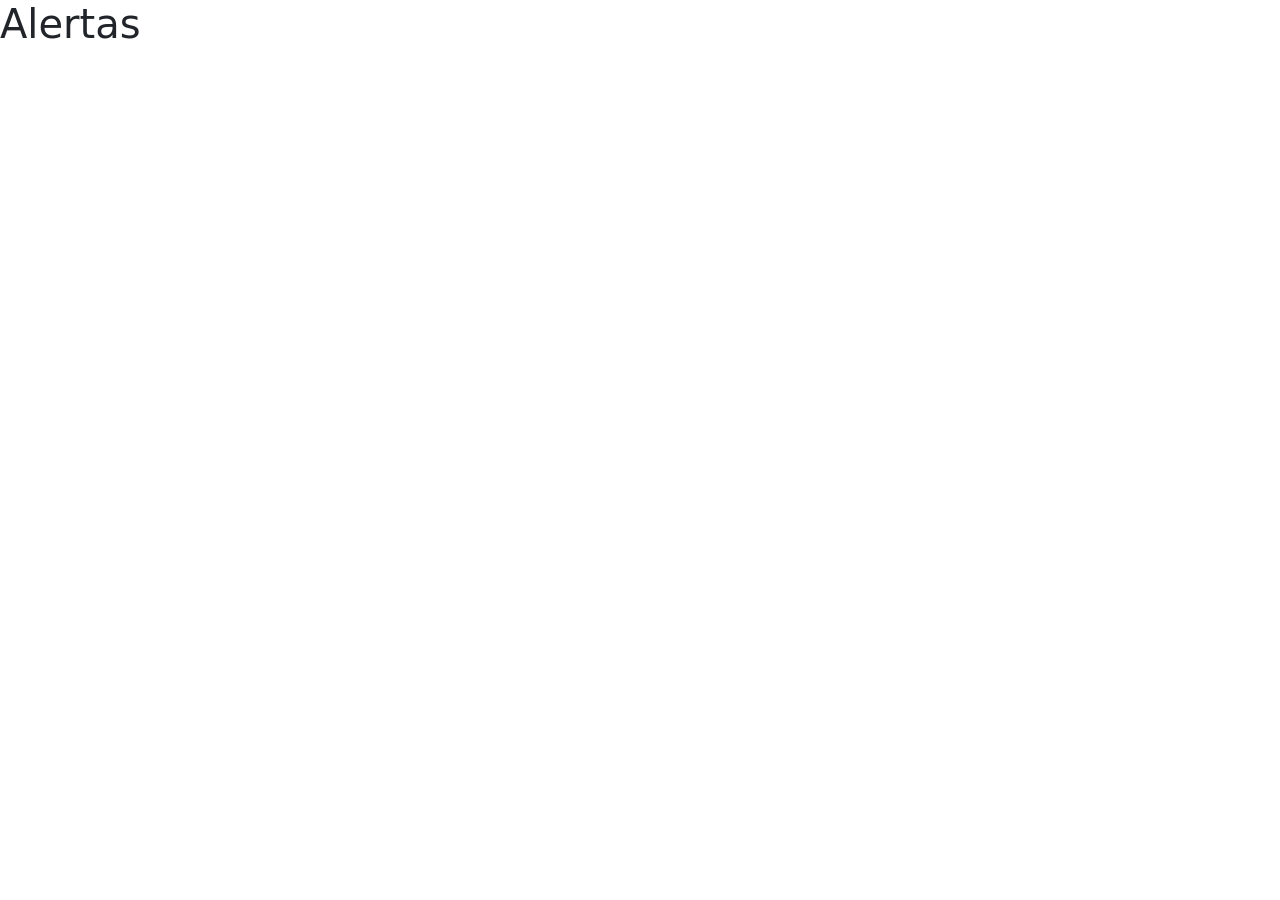
==== web/alertas.html @ 821baf44 "Crea la estructura inicial del proyecto Carpetas y archivos de la arquitectura SOA, helpers de respu" ====
<!DOCTYPE html>
<html lang="es">
<head>
    <meta charset="utf-8">
    <meta name="viewport" content="width=device-width, initial-scale=1">
    <title>Alertas · Monitoreo de Red SOA</title>
    <link rel="stylesheet" href="vendor/bootstrap/css/bootstrap.min.css">
    <link rel="stylesheet" href="vendor/bootstrap-icons/bootstrap-icons.min.css">
    <link rel="stylesheet" href="css/tokens.css">
    <link rel="stylesheet" href="css/app.css">
</head>
<body>
    <h1>Alertas</h1>

    <script src="vendor/bootstrap/js/bootstrap.bundle.min.js"></script>
    <script src="js/api.js"></script>
    <script src="js/alertas.js"></script>
</body>
</html>
---- web/css/tokens.css ----
/*
 * Tokens de diseño: colores, tipografía (@font-face de Inter), espaciados,
 * radios y sombras como variables CSS. Único archivo con valores hexadecimales.
 * Se implementa en la fase de diseño de la interfaz.
 */
---- web/css/app.css ----
/*
 * Estilos de los componentes de la interfaz y personalización de Bootstrap,
 * usando solo las variables de tokens.css.
 * Se implementa en la fase de diseño de la interfaz.
 */
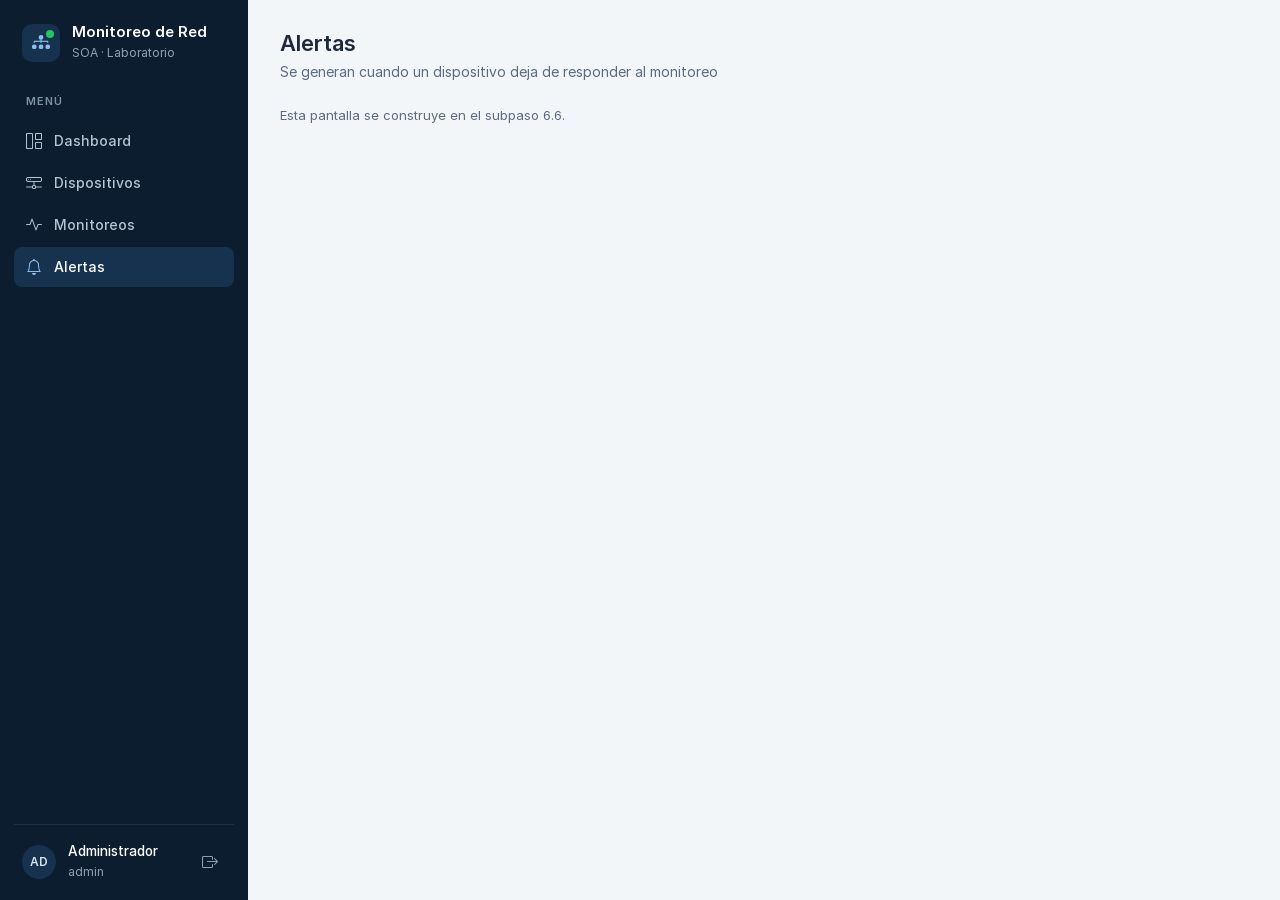
==== commit db2fac37: "Agrega la estructura común de las pantallas modulos/estructura.js genera la barra lateral (logo con " ====
--- a/web/alertas.html
+++ b/web/alertas.html
@@ -9,11 +9,24 @@
     <link rel="stylesheet" href="css/tokens.css">
     <link rel="stylesheet" href="css/app.css">
 </head>
-<body>
-    <h1>Alertas</h1>
+<body data-pagina="alertas">
+<a class="saltar-contenido" href="#contenido">Saltar al contenido</a>
+<div class="app">
+    <aside class="barra-lateral" id="barra-lateral"></aside>
+    <header class="encabezado-movil" id="encabezado-movil"></header>
 
-    <script src="vendor/bootstrap/js/bootstrap.bundle.min.js"></script>
-    <script src="js/api.js"></script>
-    <script src="js/alertas.js"></script>
+    <main class="contenido" id="contenido" tabindex="-1">
+        <div class="encabezado-pagina">
+            <div class="encabezado-pagina__textos">
+                <h1 class="encabezado-pagina__titulo">Alertas</h1>
+                <p class="encabezado-pagina__subtitulo">Se generan cuando un dispositivo deja de responder al monitoreo</p>
+            </div>
+        </div>
+        <p class="texto-secundario">Esta pantalla se construye en el subpaso 6.6.</p>
+    </main>
+</div>
+
+<script src="vendor/bootstrap/js/bootstrap.bundle.min.js"></script>
+<script type="module" src="js/alertas.js"></script>
 </body>
 </html>
--- a/web/css/tokens.css
+++ b/web/css/tokens.css
@@ -1,5 +1,234 @@
 /*
- * Tokens de diseño: colores, tipografía (@font-face de Inter), espaciados,
- * radios y sombras como variables CSS. Único archivo con valores hexadecimales.
- * Se implementa en la fase de diseño de la interfaz.
+ * Tokens de diseño del Sistema de Monitoreo de Red SOA.
+ * Fuente: docs/diseno/Monitoreo de Red SOA.dc.html (secciones 01–14) y la sección
+ * "Diseño de la interfaz" de CLAUDE.md.
+ *
+ * Es el ÚNICO archivo con valores de color (hexadecimales o rgb/rgba). El resto
+ * de los estilos usa var(--…). Los contrastes están documentados en CLAUDE.md.
  */
+
+/* ------------------------------------------------------------ Fuentes locales */
+
+@font-face {
+    font-family: 'Inter';
+    src: url('../vendor/inter/Inter-Regular.woff2') format('woff2');
+    font-weight: 400;
+    font-style: normal;
+    font-display: swap;
+}
+@font-face {
+    font-family: 'Inter';
+    src: url('../vendor/inter/Inter-Medium.woff2') format('woff2');
+    font-weight: 500;
+    font-style: normal;
+    font-display: swap;
+}
+@font-face {
+    font-family: 'Inter';
+    src: url('../vendor/inter/Inter-SemiBold.woff2') format('woff2');
+    font-weight: 600;
+    font-style: normal;
+    font-display: swap;
+}
+@font-face {
+    font-family: 'Inter';
+    src: url('../vendor/inter/Inter-Bold.woff2') format('woff2');
+    font-weight: 700;
+    font-style: normal;
+    font-display: swap;
+}
+@font-face {
+    font-family: 'JetBrains Mono';
+    src: url('../vendor/jetbrains-mono/JetBrainsMono-Regular.woff2') format('woff2');
+    font-weight: 400;
+    font-style: normal;
+    font-display: swap;
+}
+@font-face {
+    font-family: 'JetBrains Mono';
+    src: url('../vendor/jetbrains-mono/JetBrainsMono-Medium.woff2') format('woff2');
+    font-weight: 500;
+    font-style: normal;
+    font-display: swap;
+}
+@font-face {
+    font-family: 'JetBrains Mono';
+    src: url('../vendor/jetbrains-mono/JetBrainsMono-SemiBold.woff2') format('woff2');
+    font-weight: 600;
+    font-style: normal;
+    font-display: swap;
+}
+
+:root {
+    /* -------------------------------------------------------- Paleta base */
+    --color-base: #0B1D2E;              /* Barra lateral, login */
+    --color-base-2: #16324F;            /* Botón primario, ítem activo */
+    --color-texto: #1E293B;             /* Texto principal */
+    --color-texto-2: #5B6B80;           /* Texto secundario (AA sobre blanco y fondo) */
+    --color-marcador: #66778C;          /* Texto de ejemplo (placeholder) de los campos, 4.58:1 */
+    --color-peligro: #DC2626;           /* Botón Eliminar (texto blanco AA) */
+
+    /* -------------------------------------------------------- Estados */
+    /* El color puro es para el punto; el texto usa -texto (AA sobre -fondo o blanco). */
+    --color-activo: #22C55E;
+    --color-activo-texto: #15803D;
+    --color-activo-fondo: #F0FDF4;
+    --color-activo-borde: #DCFCE7;
+    --color-activo-halo: #F7FEF9;       /* Halo del ícono en el estado vacío */
+
+    --color-inactivo: #EF4444;
+    --color-inactivo-texto: #B91C1C;
+    --color-inactivo-fondo: #FEF2F2;
+    --color-inactivo-borde: #FECACA;
+
+    --color-alerta: #F59E0B;
+    --color-alerta-texto: #B45309;
+    --color-alerta-fondo: #FFFBEB;
+    --color-alerta-suave: #FEF3C7;      /* Contador de pestaña y borde */
+
+    --color-desconocido: #94A3B8;       /* Punto "Sin monitorear"; texto deshabilitado */
+    --color-desconocido-texto: #475569;
+    --color-desconocido-fondo: #F1F5F9;
+    --color-desconocido-halo: #F6F9FB;
+
+    /* -------------------------------------------------------- Superficies y bordes */
+    --color-fondo: #F3F6F9;             /* Área de contenido */
+    --color-superficie: #FFFFFF;        /* Tarjetas, modales */
+    --color-superficie-hover: #F8FAFC;  /* Hover de fila, encabezado de tabla, campo deshabilitado */
+    --color-borde: #E2E8F0;             /* Bordes y divisores */
+    --color-borde-suave: #EEF2F6;       /* Divisores internos y filas */
+    --color-borde-control: #CBD5E1;     /* Borde de botones secundarios y campos */
+    --color-icono-fondo: #EEF3F8;       /* Fondo del ícono de tarjetas y avatar */
+    --color-esqueleto: #E7ECF1;         /* Bloques del esqueleto de carga */
+    --color-boton-texto-hover: #EFF5FB; /* Hover del botón de texto */
+
+    /* -------------------------------------------------------- Barra lateral */
+    --color-base-texto: #B6C4D3;        /* Texto de los ítems */
+    --color-base-texto-2: #8FA3B8;      /* Subtítulos y usuario */
+    --color-base-texto-claro: #D5E1EC;  /* Iniciales del avatar, código sobre fondo oscuro */
+    --color-base-icono: #8CBCEB;        /* Íconos del ítem activo y del logo */
+    --color-base-etiqueta: #7D93A8;     /* Etiqueta "MENÚ" (5.38:1 sobre la base) */
+
+    /* -------------------------------------------------------- Acento */
+    /* Foco, enlaces, gráfica y el pulso del ping. */
+    --color-acento: #2F6FB0;
+    --color-acento-texto: #1E4F80;
+    --color-acento-fondo: #EFF6FF;
+    --color-acento-borde: #BFDBFE;
+    --color-acento-borde-fuerte: #93C5FD;
+    --color-acento-tenue: #F8FBFF;      /* Tarjeta del dispositivo que se está monitoreando */
+    --color-acento-fila: #FAFCFF;       /* Fila de tabla que se está monitoreando */
+
+    /* -------------------------------------------------------- Gráficas */
+    /* Una serie por dispositivo; todas llegan a 3:1 sobre blanco. */
+    --color-grafica-1: #16324F;
+    --color-grafica-2: #2F6FB0;
+    --color-grafica-3: #14958A;
+    --color-grafica-4: #5A92C9;
+
+    /* -------------------------------------------------------- Transparencias */
+    --color-fondo-modal: rgba(11, 29, 46, 0.5);         /* Fondo del modal, sin desenfoque */
+    --opacidad-fondo-modal: 0.5;
+    --color-foco-anillo: rgba(47, 111, 176, 0.25);      /* Anillo de foco de botones y acciones */
+    --color-foco-campo: rgba(47, 111, 176, 0.18);       /* Anillo de foco de campos */
+    --color-error-anillo: rgba(239, 68, 68, 0.12);      /* Anillo del campo con error */
+    --color-hover-barra: rgba(255, 255, 255, 0.06);     /* Hover de la barra lateral */
+    --color-borde-barra: rgba(255, 255, 255, 0.08);     /* Divisor del usuario en la barra lateral */
+    --color-borde-barra-fuerte: rgba(255, 255, 255, 0.14); /* Borde del botón Salir en el menú móvil */
+    --color-giro-pista-claro: rgba(255, 255, 255, 0.35); /* Pista del spinner sobre fondo oscuro */
+    --sombra-1: 0 1px 2px rgba(11, 29, 46, 0.05);       /* Tarjetas */
+    --sombra-2: 0 4px 12px -2px rgba(11, 29, 46, 0.10); /* Hover, menú desplegable */
+    --sombra-3: 0 20px 40px -8px rgba(11, 29, 46, 0.28); /* Modal */
+    --sombra-notificacion: 0 12px 28px -8px rgba(11, 29, 46, 0.18);
+    --sombra-menu-movil: 0 20px 40px -8px rgba(11, 29, 46, 0.4);
+
+    /* -------------------------------------------------------- Tipografía */
+    --fuente-interfaz: 'Inter', system-ui, sans-serif;
+    --fuente-mono: 'JetBrains Mono', ui-monospace, monospace;
+
+    /* Escala: tamaño / interlineado · peso · espaciado entre letras */
+    --texto-display-tamano: 28px;       /* Display · login: 28 / 36 · 600 · -1% */
+    --texto-display-alto: 36px;
+    --texto-display-espaciado: -0.01em;
+    --texto-titulo-pagina-tamano: 22px; /* Título de página: 22 / 30 · 600 */
+    --texto-titulo-pagina-alto: 30px;
+    --texto-titulo-tarjeta-tamano: 16px; /* Título de tarjeta: 16 / 24 · 600 */
+    --texto-titulo-tarjeta-alto: 24px;
+    --texto-indicador-tamano: 32px;     /* Indicador: 32 / 36 · 600 · tabular */
+    --texto-indicador-alto: 36px;
+    --texto-cuerpo-tamano: 14px;        /* Cuerpo: 14 / 20 · 400 */
+    --texto-cuerpo-alto: 20px;
+    --texto-secundario-tamano: 13px;    /* Secundario: 13 / 18 · 400 */
+    --texto-secundario-alto: 18px;
+    --texto-encabezado-tamano: 11px;    /* Encabezado de tabla: 11 / 16 · 600 · +6% */
+    --texto-encabezado-alto: 16px;
+    --texto-encabezado-espaciado: 0.06em;
+    --texto-mono-tamano: 13px;          /* Monoespaciada: 13 / 20 · 500 · cero con barra */
+    --texto-mono-alto: 20px;
+    --texto-pequeno-tamano: 12px;       /* Insignias, ayudas de campo */
+    --texto-seccion-tamano: 20px;       /* Encabezado de sección de la página de muestra */
+    --texto-seccion-alto: 28px;
+
+    /* -------------------------------------------------------- Medidas */
+    --radio-sm: 6px;                    /* Botón sm, ícono */
+    --radio: 8px;                       /* Botón, campo */
+    --radio-icono: 10px;                /* Ícono de tarjeta */
+    --radio-lg: 12px;                   /* Tarjeta, modal */
+    --radio-pastilla: 999px;            /* Badge, contador */
+
+    --alto-control: 38px;               /* Botón y campo */
+    --alto-control-sm: 32px;            /* Botón sm y acción de tabla */
+    --alto-fila: 56px;
+    --alto-encabezado-tabla: 40px;
+    --alto-item-navegacion: 40px;
+    --ancho-notificacion: 340px;
+    --ancho-barra-lateral: 248px;
+    --alto-encabezado-movil: 56px;
+    --ancho-modal: 420px;
+    --tamano-punto: 8px;
+    --tamano-punto-sm: 6px;
+
+    --duracion-pulso: 1.2s;             /* Anillo del punto mientras se hace el ping */
+    --duracion-esqueleto: 1.4s;         /* Opacidad 1 → .55 */
+    --duracion-giro: 0.7s;              /* Spinner */
+    --duracion-notificacion: 4.5s;      /* Tiempo visible de un toast (lo lee JavaScript) */
+
+    /* -------------------------------------------------------- Bootstrap (variables globales) */
+    /* Las variables de cada componente (--bs-btn-*, --bs-modal-*...) están en app.css. */
+    --bs-primary: var(--color-base-2);
+    --bs-primary-rgb: 22, 50, 79;
+    --bs-danger: var(--color-peligro);
+    --bs-danger-rgb: 220, 38, 38;
+    --bs-success: var(--color-activo);
+    --bs-success-rgb: 34, 197, 94;
+    --bs-warning: var(--color-alerta);
+    --bs-warning-rgb: 245, 158, 11;
+    --bs-body-font-family: var(--fuente-interfaz);
+    --bs-font-monospace: var(--fuente-mono);
+    --bs-body-font-size: var(--texto-cuerpo-tamano);
+    --bs-body-line-height: 1.4286;      /* 20 / 14 */
+    --bs-body-color: var(--color-texto);
+    --bs-body-color-rgb: 30, 41, 59;
+    --bs-body-bg: var(--color-fondo);
+    --bs-body-bg-rgb: 243, 246, 249;
+    --bs-emphasis-color: var(--color-texto);
+    --bs-secondary-color: var(--color-texto-2);
+    --bs-secondary-bg: var(--color-desconocido-fondo);
+    --bs-tertiary-bg: var(--color-superficie-hover);
+    --bs-border-color: var(--color-borde);
+    --bs-border-radius: var(--radio);
+    --bs-border-radius-sm: var(--radio-sm);
+    --bs-border-radius-lg: var(--radio-lg);
+    --bs-border-radius-pill: var(--radio-pastilla);
+    --bs-link-color: var(--color-acento);
+    --bs-link-color-rgb: 47, 111, 176;
+    --bs-link-hover-color: var(--color-base-2);
+    --bs-link-hover-color-rgb: 22, 50, 79;
+    --bs-focus-ring-color: var(--color-foco-anillo);
+    --bs-focus-ring-width: 3px;
+    --bs-form-invalid-color: var(--color-inactivo-texto);
+    --bs-form-invalid-border-color: var(--color-inactivo);
+    --bs-box-shadow-sm: var(--sombra-1);
+    --bs-box-shadow: var(--sombra-2);
+    --bs-box-shadow-lg: var(--sombra-3);
+}
--- a/web/css/app.css
+++ b/web/css/app.css
@@ -1,5 +1,1784 @@
 /*
- * Estilos de los componentes de la interfaz y personalización de Bootstrap,
- * usando solo las variables de tokens.css.
- * Se implementa en la fase de diseño de la interfaz.
+ * Componentes de la interfaz y personalización de Bootstrap 5.3 (sin Sass).
+ * Fuente: docs/diseno/Monitoreo de Red SOA.dc.html, secciones 01–14.
+ *
+ * Solo usa var(--…) de tokens.css: aquí no hay colores escritos.
+ * Los estados hover y foco de los componentes propios se definen con variables
+ * (--accion-*, --nav-*...) para que web/css/componentes.css pueda mostrarlos quietos.
+ *
+ * Foco: botones, acciones de tabla y navegación usan :focus-visible (el anillo
+ * aparece con el teclado, no al hacer clic). Los campos muestran el foco siempre.
  */
+
+/* ============================================================ Base */
+
+body {
+    font-family: var(--fuente-interfaz);
+    font-size: var(--texto-cuerpo-tamano);
+    line-height: var(--texto-cuerpo-alto);
+    color: var(--color-texto);
+    background-color: var(--color-fondo);
+    -webkit-font-smoothing: antialiased;
+    -moz-osx-font-smoothing: grayscale;
+}
+
+a {
+    color: var(--color-acento);
+    text-decoration: none;
+}
+
+a:hover {
+    color: var(--color-base-2);
+    text-decoration: underline;
+}
+
+a:focus-visible {
+    outline: 0;
+    border-radius: var(--radio-sm);
+    box-shadow: 0 0 0 3px var(--color-foco-anillo);
+}
+
+/* ============================================================ Tipografía */
+
+.texto-display {
+    font-size: var(--texto-display-tamano);
+    line-height: var(--texto-display-alto);
+    font-weight: 600;
+    letter-spacing: var(--texto-display-espaciado);
+}
+
+.texto-titulo-pagina {
+    font-size: var(--texto-titulo-pagina-tamano);
+    line-height: var(--texto-titulo-pagina-alto);
+    font-weight: 600;
+}
+
+.texto-titulo-tarjeta {
+    font-size: var(--texto-titulo-tarjeta-tamano);
+    line-height: var(--texto-titulo-tarjeta-alto);
+    font-weight: 600;
+}
+
+.texto-indicador {
+    font-size: var(--texto-indicador-tamano);
+    line-height: var(--texto-indicador-alto);
+    font-weight: 600;
+    font-variant-numeric: tabular-nums;
+}
+
+.texto-cuerpo {
+    font-size: var(--texto-cuerpo-tamano);
+    line-height: var(--texto-cuerpo-alto);
+}
+
+.texto-secundario {
+    font-size: var(--texto-secundario-tamano);
+    line-height: var(--texto-secundario-alto);
+    color: var(--color-texto-2);
+}
+
+.texto-encabezado-tabla {
+    font-size: var(--texto-encabezado-tamano);
+    line-height: var(--texto-encabezado-alto);
+    font-weight: 600;
+    letter-spacing: var(--texto-encabezado-espaciado);
+    text-transform: uppercase;
+    color: var(--color-texto-2);
+}
+
+/* IPs, horas y tiempos: JetBrains Mono con cero con barra. */
+.mono {
+    font-family: var(--fuente-mono);
+    font-variant-numeric: slashed-zero;
+}
+
+.texto-mono {
+    font-family: var(--fuente-mono);
+    font-variant-numeric: slashed-zero;
+    font-size: var(--texto-mono-tamano);
+    line-height: var(--texto-mono-alto);
+    font-weight: 500;
+}
+
+/* ============================================================ Tarjeta (Bootstrap .card) */
+
+.card {
+    --bs-card-bg: var(--color-superficie);
+    --bs-card-color: var(--color-texto);
+    --bs-card-border-color: var(--color-borde);
+    --bs-card-border-radius: var(--radio-lg);
+    --bs-card-inner-border-radius: calc(var(--radio-lg) - 1px);
+    --bs-card-spacer-y: 24px;
+    --bs-card-spacer-x: 24px;
+    --bs-card-cap-bg: var(--color-superficie-hover);
+    box-shadow: var(--sombra-1);
+}
+
+/* ============================================================ Botones (Bootstrap .btn) */
+
+.btn {
+    --bs-btn-padding-x: 16px;
+    --bs-btn-padding-y: 0;
+    --bs-btn-font-size: var(--texto-cuerpo-tamano);
+    --bs-btn-font-weight: 500;
+    --bs-btn-line-height: var(--texto-cuerpo-alto);
+    --bs-btn-border-radius: var(--radio);
+    --bs-btn-disabled-opacity: 0.4;
+    --bs-btn-focus-box-shadow: 0 0 0 2px var(--color-superficie), 0 0 0 4px var(--color-acento);
+    --btn-foco-borde: var(--bs-btn-border-color);
+    display: inline-flex;
+    align-items: center;
+    justify-content: center;
+    gap: 8px;
+    height: var(--alto-control);
+    white-space: nowrap;
+    transition: background-color 0.15s ease, border-color 0.15s ease, color 0.15s ease, box-shadow 0.15s ease;
+}
+
+/* Bootstrap aplica los colores de hover al foco; el diseño conserva los de reposo y agrega el anillo. */
+.btn:focus-visible {
+    color: var(--bs-btn-color);
+    background-color: var(--bs-btn-bg);
+    border-color: var(--btn-foco-borde);
+    box-shadow: var(--bs-btn-focus-box-shadow);
+}
+
+.btn[aria-busy="true"] {
+    cursor: progress;
+}
+
+.btn-sm {
+    --bs-btn-padding-x: 12px;
+    --bs-btn-font-size: var(--texto-secundario-tamano);
+    --bs-btn-border-radius: var(--radio-sm);
+    gap: 6px;
+    height: var(--alto-control-sm);
+}
+
+/* Primario: azul marino. */
+.btn-primary {
+    --bs-btn-color: var(--color-superficie);
+    --bs-btn-bg: var(--color-base-2);
+    --bs-btn-border-color: var(--color-base-2);
+    --bs-btn-hover-color: var(--color-superficie);
+    --bs-btn-hover-bg: var(--color-base);
+    --bs-btn-hover-border-color: var(--color-base);
+    --bs-btn-active-color: var(--color-superficie);
+    --bs-btn-active-bg: var(--color-base);
+    --bs-btn-active-border-color: var(--color-base);
+    --bs-btn-disabled-color: var(--color-superficie);
+    --bs-btn-disabled-bg: var(--color-base-2);
+    --bs-btn-disabled-border-color: var(--color-base-2);
+}
+
+/* Secundario: blanco con borde (reemplaza al gris de Bootstrap). */
+.btn-secondary {
+    --bs-btn-color: var(--color-texto);
+    --bs-btn-bg: var(--color-superficie);
+    --bs-btn-border-color: var(--color-borde-control);
+    --bs-btn-hover-color: var(--color-texto);
+    --bs-btn-hover-bg: var(--color-fondo);
+    --bs-btn-hover-border-color: var(--color-desconocido);
+    --bs-btn-active-color: var(--color-texto);
+    --bs-btn-active-bg: var(--color-fondo);
+    --bs-btn-active-border-color: var(--color-desconocido);
+    --bs-btn-disabled-color: var(--color-desconocido);
+    --bs-btn-disabled-bg: var(--color-superficie-hover);
+    --bs-btn-disabled-border-color: var(--color-borde);
+    --bs-btn-disabled-opacity: 1;
+    --bs-btn-focus-box-shadow: 0 0 0 3px var(--color-foco-anillo);
+    --btn-foco-borde: var(--color-acento);
+}
+
+/* Peligro: Eliminar. */
+.btn-danger {
+    --bs-btn-color: var(--color-superficie);
+    --bs-btn-bg: var(--color-peligro);
+    --bs-btn-border-color: var(--color-peligro);
+    --bs-btn-hover-color: var(--color-superficie);
+    --bs-btn-hover-bg: var(--color-inactivo-texto);
+    --bs-btn-hover-border-color: var(--color-inactivo-texto);
+    --bs-btn-active-color: var(--color-superficie);
+    --bs-btn-active-bg: var(--color-inactivo-texto);
+    --bs-btn-active-border-color: var(--color-inactivo-texto);
+    --bs-btn-disabled-color: var(--color-superficie);
+    --bs-btn-disabled-bg: var(--color-peligro);
+    --bs-btn-disabled-border-color: var(--color-peligro);
+    --bs-btn-focus-box-shadow: 0 0 0 2px var(--color-superficie), 0 0 0 4px var(--color-peligro);
+}
+
+/* Texto: "Ver todas →". */
+.btn-link {
+    --bs-btn-padding-x: 12px;
+    --bs-btn-color: var(--color-acento);
+    --bs-btn-bg: transparent;
+    --bs-btn-border-color: transparent;
+    --bs-btn-hover-color: var(--color-base-2);
+    --bs-btn-hover-bg: var(--color-boton-texto-hover);
+    --bs-btn-hover-border-color: transparent;
+    --bs-btn-active-color: var(--color-base-2);
+    --bs-btn-active-bg: var(--color-boton-texto-hover);
+    --bs-btn-active-border-color: transparent;
+    --bs-btn-disabled-color: var(--color-desconocido);
+    --bs-btn-disabled-opacity: 1;
+    --bs-btn-focus-box-shadow: 0 0 0 3px var(--color-foco-anillo);
+    gap: 6px;
+    text-decoration: none;
+}
+
+.btn-link:hover,
+.btn-link:focus-visible {
+    text-decoration: none;
+}
+
+/* Filtro segmentado (btn-group con radios .btn-check). */
+.filtro-segmentado {
+    display: flex;
+    width: 100%;
+    height: var(--alto-control);
+    border: 1px solid var(--color-borde-control);
+    border-radius: var(--radio);
+    overflow: hidden;
+}
+
+.filtro-segmentado > .btn {
+    --bs-btn-padding-x: 12px;
+    --bs-btn-font-size: var(--texto-secundario-tamano);
+    --bs-btn-color: var(--color-desconocido-texto);
+    --bs-btn-bg: var(--color-superficie);
+    --bs-btn-border-color: transparent;
+    --bs-btn-border-radius: 0;
+    --bs-btn-hover-color: var(--color-texto);
+    --bs-btn-hover-bg: var(--color-superficie-hover);
+    --bs-btn-hover-border-color: transparent;
+    --bs-btn-active-color: var(--color-superficie);
+    --bs-btn-active-bg: var(--color-base-2);
+    --bs-btn-active-border-color: transparent;
+    --bs-btn-focus-box-shadow: inset 0 0 0 2px var(--color-acento);
+    flex: 1;
+    height: 100%;
+    border: 0;
+    border-left: 1px solid var(--color-borde-control);
+}
+
+.filtro-segmentado > .btn:first-of-type {
+    border-left: 0;
+}
+
+.filtro-segmentado > .btn-check:checked + .btn {
+    color: var(--bs-btn-active-color);
+    background-color: var(--bs-btn-active-bg);
+}
+
+.filtro-segmentado > .btn-check:focus-visible + .btn {
+    box-shadow: var(--bs-btn-focus-box-shadow);
+}
+
+.filtro-segmentado > .btn--ancho {
+    flex: 1.4;
+}
+
+/* ============================================================ Spinner (girador) */
+
+.girador {
+    --girador-color: var(--color-superficie);
+    --girador-pista: var(--color-giro-pista-claro);
+    display: inline-block;
+    flex: none;
+    width: 14px;
+    height: 14px;
+    box-sizing: border-box;
+    border: 2px solid var(--girador-pista);
+    border-top-color: var(--girador-color);
+    border-radius: 50%;
+    animation: girar var(--duracion-giro) linear infinite;
+}
+
+.girador--oscuro {
+    --girador-color: var(--color-texto);
+    --girador-pista: var(--color-borde-control);
+}
+
+.girador--acento {
+    --girador-color: var(--color-acento);
+    --girador-pista: var(--color-acento-borde);
+}
+
+@keyframes girar {
+    to {
+        transform: rotate(360deg);
+    }
+}
+
+/* ============================================================ Acción de tabla */
+
+.btn-accion {
+    --accion-borde: var(--color-borde);
+    --accion-fondo: var(--color-superficie);
+    --accion-color: var(--color-desconocido-texto);
+    --accion-hover-borde: var(--color-borde-control);
+    --accion-hover-fondo: var(--color-fondo);
+    --accion-hover-color: var(--color-texto);
+    display: inline-grid;
+    place-items: center;
+    flex: none;
+    width: var(--alto-control-sm);
+    height: var(--alto-control-sm);
+    padding: 0;
+    font-size: 14px;
+    color: var(--accion-color);
+    background-color: var(--accion-fondo);
+    border: 1px solid var(--accion-borde);
+    border-radius: var(--radio);
+    cursor: pointer;
+    transition: background-color 0.15s ease, border-color 0.15s ease, color 0.15s ease;
+}
+
+.btn-accion:hover {
+    color: var(--accion-hover-color);
+    background-color: var(--accion-hover-fondo);
+    border-color: var(--accion-hover-borde);
+}
+
+.btn-accion--peligro {
+    --accion-hover-borde: var(--color-inactivo-borde);
+    --accion-hover-fondo: var(--color-inactivo-fondo);
+    --accion-hover-color: var(--color-peligro);
+}
+
+.btn-accion:focus-visible {
+    outline: 0;
+    color: var(--color-texto);
+    border-color: var(--color-acento);
+    box-shadow: 0 0 0 3px var(--color-foco-anillo);
+}
+
+.btn-accion:disabled,
+.btn-accion[aria-disabled="true"] {
+    color: var(--color-borde-control);
+    background-color: var(--color-superficie);
+    border-color: var(--color-borde-suave);
+    cursor: not-allowed;
+}
+
+.btn-accion--cargando,
+.btn-accion--cargando:disabled {
+    background-color: var(--color-acento-fondo);
+    border-color: var(--color-acento-borde);
+    cursor: progress;
+}
+
+/* En la fila con el cursor encima, la acción principal (Monitorear) se resalta. */
+.table-hover > tbody > tr:hover .btn-accion--principal:not(:disabled) {
+    color: var(--color-texto);
+    border-color: var(--color-borde-control);
+}
+
+/* ============================================================ Estado: punto, insignia y contador */
+
+.punto-estado {
+    --punto-color: var(--color-desconocido);
+    position: relative;
+    display: inline-block;
+    flex: none;
+    width: var(--tamano-punto);
+    height: var(--tamano-punto);
+    border-radius: 50%;
+    background-color: var(--punto-color);
+}
+
+.punto-estado--sm {
+    width: var(--tamano-punto-sm);
+    height: var(--tamano-punto-sm);
+}
+
+.punto-estado--activo { --punto-color: var(--color-activo); }
+.punto-estado--inactivo { --punto-color: var(--color-inactivo); }
+.punto-estado--alerta { --punto-color: var(--color-alerta); }
+.punto-estado--desconocido { --punto-color: var(--color-desconocido); }
+.punto-estado--monitoreando { --punto-color: var(--color-acento); }
+
+/* Mientras se hace el ping, el punto emite un anillo que se expande. */
+.punto-estado--pulso::after {
+    content: '';
+    position: absolute;
+    inset: 0;
+    border-radius: 50%;
+    background-color: var(--punto-color);
+    animation: pulso-estado var(--duracion-pulso) ease-out infinite;
+}
+
+@keyframes pulso-estado {
+    0% {
+        transform: scale(1);
+        opacity: 0.55;
+    }
+    100% {
+        transform: scale(2.8);
+        opacity: 0;
+    }
+}
+
+/* Badge: punto + texto, siempre. */
+.insignia-estado {
+    --insignia-fondo: var(--color-desconocido-fondo);
+    --insignia-texto: var(--color-desconocido-texto);
+    display: inline-flex;
+    align-items: center;
+    gap: 6px;
+    padding: 3px 10px 3px 8px;
+    font-size: var(--texto-pequeno-tamano);
+    line-height: 18px;
+    font-weight: 500;
+    white-space: nowrap;
+    color: var(--insignia-texto);
+    background-color: var(--insignia-fondo);
+    border-radius: var(--radio-pastilla);
+}
+
+.insignia-estado--activo {
+    --insignia-fondo: var(--color-activo-fondo);
+    --insignia-texto: var(--color-activo-texto);
+}
+
+.insignia-estado--inactivo {
+    --insignia-fondo: var(--color-inactivo-fondo);
+    --insignia-texto: var(--color-inactivo-texto);
+}
+
+.insignia-estado--monitoreando {
+    --insignia-fondo: var(--color-acento-fondo);
+    --insignia-texto: var(--color-acento-texto);
+}
+
+.insignia-estado--pendiente {
+    --insignia-fondo: var(--color-alerta-fondo);
+    --insignia-texto: var(--color-alerta-texto);
+}
+
+.insignia-estado--atendida {
+    gap: 5px;
+}
+
+.insignia-estado--sin-respuesta {
+    --insignia-fondo: transparent;
+    --insignia-texto: var(--color-inactivo-texto);
+    padding: 2px 8px;
+    border: 1px solid var(--color-inactivo-borde);
+    border-radius: var(--radio-sm);
+}
+
+/* Punto compacto (tablas, listas). */
+.estado-compacto {
+    --estado-color: var(--color-desconocido-texto);
+    display: inline-flex;
+    align-items: center;
+    gap: 8px;
+    font-size: var(--texto-secundario-tamano);
+    font-weight: 500;
+    color: var(--estado-color);
+}
+
+.estado-compacto--activo { --estado-color: var(--color-activo-texto); }
+.estado-compacto--inactivo { --estado-color: var(--color-inactivo-texto); }
+
+/* Contador (alertas pendientes). */
+.contador {
+    display: inline-grid;
+    place-items: center;
+    min-width: 20px;
+    height: 20px;
+    padding: 0 6px;
+    font-size: var(--texto-encabezado-tamano);
+    line-height: 1;
+    font-weight: 700;
+    color: var(--color-base);
+    background-color: var(--color-alerta);
+    border-radius: var(--radio-pastilla);
+}
+
+.contador--suave {
+    color: var(--color-alerta-texto);
+    background-color: var(--color-alerta-suave);
+}
+
+.contador--neutro {
+    color: var(--color-desconocido-texto);
+    background-color: var(--color-desconocido-fondo);
+}
+
+/* ============================================================ Navegación lateral */
+
+.nav-lateral {
+    display: flex;
+    flex-direction: column;
+    gap: 4px;
+    padding: 16px 12px;
+    background-color: var(--color-base);
+}
+
+.nav-lateral__titulo {
+    padding: 0 12px 8px;
+    font-size: var(--texto-encabezado-tamano);
+    font-weight: 600;
+    letter-spacing: 0.08em;
+    color: var(--color-base-etiqueta);
+}
+
+.nav-lateral__enlace {
+    --nav-color: var(--color-base-texto);
+    --nav-fondo: transparent;
+    --nav-icono: currentColor;
+    display: flex;
+    align-items: center;
+    gap: 12px;
+    height: var(--alto-item-navegacion);
+    padding: 0 12px;
+    font-size: var(--texto-cuerpo-tamano);
+    font-weight: 500;
+    color: var(--nav-color);
+    background-color: var(--nav-fondo);
+    border-radius: var(--radio);
+    text-decoration: none;
+    transition: background-color 0.15s ease, color 0.15s ease;
+}
+
+.nav-lateral__enlace > .bi {
+    font-size: 16px;
+    color: var(--nav-icono);
+}
+
+.nav-lateral__enlace > .contador {
+    margin-left: auto;
+}
+
+.nav-lateral__enlace:hover {
+    --nav-color: var(--color-superficie);
+    --nav-fondo: var(--color-hover-barra);
+    color: var(--nav-color);
+    text-decoration: none;
+}
+
+.nav-lateral__enlace.active,
+.nav-lateral__enlace[aria-current="page"] {
+    --nav-color: var(--color-superficie);
+    --nav-fondo: var(--color-base-2);
+    --nav-icono: var(--color-base-icono);
+}
+
+.nav-lateral__enlace:focus-visible {
+    outline: 0;
+    box-shadow: inset 0 0 0 2px var(--color-base-icono);
+}
+
+/* ============================================================ Estructura de la aplicación */
+
+.saltar-contenido {
+    position: absolute;
+    top: 8px;
+    left: 8px;
+    z-index: 1100;
+    padding: 8px 12px;
+    font-weight: 500;
+    color: var(--color-superficie);
+    background-color: var(--color-base-2);
+    border-radius: var(--radio);
+    transform: translateY(-200%);
+}
+
+.saltar-contenido:focus {
+    color: var(--color-superficie);
+    transform: none;
+}
+
+.app {
+    display: flex;
+    min-height: 100vh;
+}
+
+.contenido {
+    display: flex;
+    flex: 1;
+    flex-direction: column;
+    gap: 24px;
+    min-width: 0;
+    padding: 28px 32px 40px;
+}
+
+.contenido:focus {
+    outline: 0;
+}
+
+/* Barra lateral (escritorio). */
+.barra-lateral {
+    position: sticky;
+    top: 0;
+    display: flex;
+    flex: none;
+    flex-direction: column;
+    gap: 28px;
+    width: var(--ancho-barra-lateral);
+    height: 100vh;
+    padding: 22px 14px 18px;
+    overflow-y: auto;
+    background-color: var(--color-base);
+}
+
+.barra-lateral .nav-lateral {
+    gap: 2px;
+    padding: 0;
+    background: none;
+}
+
+.marca {
+    display: flex;
+    align-items: center;
+    gap: 12px;
+    padding: 0 8px;
+}
+
+.marca__logo {
+    position: relative;
+    display: grid;
+    place-items: center;
+    flex: none;
+    width: 38px;
+    height: 38px;
+    font-size: 18px;
+    color: var(--color-base-icono);
+    background-color: var(--color-base-2);
+    border-radius: var(--radio-icono);
+}
+
+/* El punto verde del logo. */
+.marca__logo::after {
+    content: '';
+    position: absolute;
+    top: 6px;
+    right: 6px;
+    width: 8px;
+    height: 8px;
+    background-color: var(--color-activo);
+    border-radius: 50%;
+    box-shadow: 0 0 0 2px var(--color-base-2);
+}
+
+.marca__texto {
+    display: flex;
+    flex-direction: column;
+    gap: 1px;
+}
+
+.marca__titulo {
+    font-size: 15px;
+    line-height: 20px;
+    font-weight: 600;
+    color: var(--color-superficie);
+}
+
+.marca__subtitulo {
+    font-size: var(--texto-pequeno-tamano);
+    color: var(--color-base-texto-2);
+}
+
+.usuario-barra {
+    display: flex;
+    align-items: center;
+    gap: 12px;
+    margin-top: auto;
+    padding: 16px 8px 0;
+    border-top: 1px solid var(--color-borde-barra);
+}
+
+.avatar {
+    display: grid;
+    place-items: center;
+    flex: none;
+    width: 34px;
+    height: 34px;
+    font-size: var(--texto-pequeno-tamano);
+    font-weight: 600;
+    color: var(--color-base-texto-claro);
+    background-color: var(--color-base-2);
+    border-radius: 50%;
+}
+
+.usuario-barra__datos {
+    display: flex;
+    flex: 1;
+    flex-direction: column;
+    gap: 1px;
+    min-width: 0;
+}
+
+.usuario-barra__nombre {
+    font-size: 13.5px;
+    font-weight: 500;
+    color: var(--color-superficie);
+}
+
+.usuario-barra__rol {
+    font-size: var(--texto-pequeno-tamano);
+    color: var(--color-base-texto-2);
+}
+
+.usuario-barra__salir {
+    display: grid;
+    place-items: center;
+    flex: none;
+    width: 32px;
+    height: 32px;
+    padding: 0;
+    font-size: 16px;
+    color: var(--color-base-texto-2);
+    background: none;
+    border: 0;
+    border-radius: var(--radio);
+    cursor: pointer;
+}
+
+.usuario-barra__salir:hover {
+    color: var(--color-superficie);
+    background-color: var(--color-hover-barra);
+}
+
+.usuario-barra__salir:focus-visible,
+.encabezado-movil__boton:focus-visible,
+.menu-movil__salir:focus-visible {
+    outline: 0;
+    box-shadow: inset 0 0 0 2px var(--color-base-icono);
+}
+
+/* Encabezado y menú del celular. */
+.encabezado-movil {
+    position: sticky;
+    top: 0;
+    z-index: 1030;
+    display: none;
+    align-items: center;
+    gap: 8px;
+    height: var(--alto-encabezado-movil);
+    padding: 0 8px 0 6px;
+    background-color: var(--color-base);
+}
+
+.encabezado-movil__boton {
+    position: relative;
+    display: grid;
+    place-items: center;
+    flex: none;
+    width: 44px;
+    height: 44px;
+    padding: 0;
+    font-size: 22px;
+    color: var(--color-superficie);
+    background: none;
+    border: 0;
+    border-radius: var(--radio);
+    cursor: pointer;
+}
+
+a.encabezado-movil__boton {
+    font-size: 19px;
+    color: var(--color-base-texto);
+}
+
+a.encabezado-movil__boton:hover {
+    color: var(--color-superficie);
+}
+
+.encabezado-movil .marca__logo {
+    width: 28px;
+    height: 28px;
+    font-size: 13px;
+    border-radius: var(--radio);
+}
+
+.encabezado-movil .marca__logo::after {
+    top: 4px;
+    right: 4px;
+    width: 6px;
+    height: 6px;
+    box-shadow: 0 0 0 1.5px var(--color-base-2);
+}
+
+.encabezado-movil__titulo {
+    flex: 1;
+    min-width: 0;
+    overflow: hidden;
+    font-size: 15px;
+    font-weight: 600;
+    color: var(--color-superficie);
+    text-overflow: ellipsis;
+    white-space: nowrap;
+}
+
+.contador--mini {
+    position: absolute;
+    top: 8px;
+    right: 7px;
+    min-width: 16px;
+    height: 16px;
+    padding: 0 4px;
+    font-size: 10px;
+}
+
+.menu-movil__fondo {
+    position: fixed;
+    inset: var(--alto-encabezado-movil) 0 0 0;
+    z-index: 1028;
+    background-color: var(--color-fondo-modal);
+}
+
+.menu-movil {
+    position: fixed;
+    top: var(--alto-encabezado-movil);
+    right: 0;
+    left: 0;
+    z-index: 1029;
+    display: flex;
+    flex-direction: column;
+    gap: 2px;
+    padding: 8px 12px 16px;
+    background-color: var(--color-base);
+    border-radius: 0 0 16px 16px;
+    box-shadow: var(--sombra-menu-movil);
+}
+
+.menu-movil[hidden],
+.menu-movil__fondo[hidden] {
+    display: none;
+}
+
+.menu-movil__nav {
+    display: flex;
+    flex-direction: column;
+    gap: 2px;
+}
+
+.menu-movil .nav-lateral__enlace {
+    gap: 14px;
+    height: 48px;
+    padding: 0 14px;
+    font-size: 15px;
+    border-radius: var(--radio-icono);
+}
+
+.menu-movil .nav-lateral__enlace > .bi {
+    font-size: 17px;
+}
+
+.menu-movil .nav-lateral__enlace > .contador {
+    min-width: 22px;
+    height: 22px;
+    padding: 0 7px;
+}
+
+.menu-movil__usuario {
+    display: flex;
+    align-items: center;
+    gap: 12px;
+    margin-top: 10px;
+    padding: 14px 6px 0;
+    border-top: 1px solid var(--color-borde-barra);
+}
+
+.menu-movil__usuario .usuario-barra__nombre {
+    font-size: var(--texto-cuerpo-tamano);
+}
+
+.menu-movil__salir {
+    display: inline-flex;
+    align-items: center;
+    gap: 8px;
+    height: 40px;
+    padding: 0 12px;
+    font-size: var(--texto-secundario-tamano);
+    font-weight: 500;
+    color: var(--color-base-texto-claro);
+    background: none;
+    border: 1px solid var(--color-borde-barra-fuerte);
+    border-radius: var(--radio);
+    cursor: pointer;
+}
+
+/* Encabezado de página: título, subtítulo, "Última comprobación" y acciones. */
+.encabezado-pagina {
+    display: flex;
+    flex-wrap: wrap;
+    justify-content: space-between;
+    align-items: flex-end;
+    gap: 16px 24px;
+}
+
+.encabezado-pagina__textos {
+    display: flex;
+    flex-direction: column;
+    gap: 4px;
+    min-width: 0;
+}
+
+.encabezado-pagina__titulo {
+    margin: 0;
+    font-size: var(--texto-titulo-pagina-tamano);
+    line-height: var(--texto-titulo-pagina-alto);
+    font-weight: 600;
+}
+
+.encabezado-pagina__subtitulo {
+    margin: 0;
+    font-size: var(--texto-cuerpo-tamano);
+    color: var(--color-texto-2);
+}
+
+.encabezado-pagina__lado {
+    display: flex;
+    flex-wrap: wrap;
+    align-items: center;
+    gap: 12px 20px;
+}
+
+.encabezado-pagina__acciones {
+    display: flex;
+    flex-wrap: wrap;
+    gap: 12px;
+}
+
+.ultima-comprobacion {
+    display: flex;
+    flex-direction: column;
+    align-items: flex-end;
+    gap: 2px;
+}
+
+.ultima-comprobacion__etiqueta {
+    display: inline-flex;
+    align-items: center;
+    gap: 6px;
+    font-size: var(--texto-pequeno-tamano);
+    color: var(--color-texto-2);
+}
+
+.ultima-comprobacion__valor {
+    font-family: var(--fuente-mono);
+    font-variant-numeric: slashed-zero;
+    font-size: var(--texto-mono-tamano);
+    font-weight: 500;
+}
+
+@media (max-width: 991.98px) {
+    .app {
+        flex-direction: column;
+    }
+
+    .barra-lateral {
+        display: none;
+    }
+
+    .encabezado-movil {
+        display: flex;
+    }
+
+    .contenido {
+        gap: 16px;
+        padding: 20px 16px 32px;
+    }
+}
+
+@media (max-width: 575.98px) {
+    .encabezado-pagina__lado,
+    .encabezado-pagina__acciones {
+        width: 100%;
+    }
+
+    .ultima-comprobacion {
+        flex-direction: row;
+        align-items: center;
+        gap: 6px;
+    }
+
+    .ultima-comprobacion__etiqueta {
+        font-size: 12.5px;
+    }
+
+    .encabezado-pagina__acciones > .btn {
+        flex: 1;
+        height: 44px;
+        font-size: 15px;
+    }
+}
+
+/* ============================================================ Pestañas (Bootstrap .nav-underline) */
+
+.nav-underline {
+    --bs-nav-underline-gap: 24px;
+    --bs-nav-underline-border-width: 2px;
+    --bs-nav-underline-link-active-color: var(--color-texto);
+    --bs-nav-link-padding-x: 2px;
+    --bs-nav-link-padding-y: 12px;
+    --bs-nav-link-font-size: var(--texto-cuerpo-tamano);
+    --bs-nav-link-font-weight: 500;
+    --bs-nav-link-color: var(--color-texto-2);
+    --bs-nav-link-hover-color: var(--color-texto);
+    border-bottom: 1px solid var(--color-borde);
+}
+
+.nav-underline .nav-link {
+    display: inline-flex;
+    align-items: center;
+    gap: 8px;
+    margin-bottom: -1px;
+    line-height: var(--texto-cuerpo-alto);
+}
+
+.nav-underline .nav-link:hover,
+.nav-underline .nav-link:focus {
+    border-bottom-color: transparent;
+}
+
+.nav-underline .nav-link.active,
+.nav-underline .show > .nav-link {
+    font-weight: 600;
+    border-bottom-color: var(--color-base-2);
+}
+
+.nav-underline .nav-link:focus-visible {
+    outline: 0;
+    border-radius: var(--radio-sm);
+    box-shadow: 0 0 0 3px var(--color-foco-anillo);
+}
+
+/* ============================================================ Progreso de "Monitorear todos" */
+
+.progreso-monitoreo {
+    display: flex;
+    flex-direction: column;
+    gap: 12px;
+    padding: 16px 20px;
+    background-color: var(--color-superficie);
+    border: 1px solid var(--color-borde);
+    border-radius: var(--radio-lg);
+}
+
+.progreso-monitoreo__cabecera {
+    display: flex;
+    justify-content: space-between;
+    align-items: center;
+    gap: 12px;
+}
+
+.progreso-monitoreo__actual {
+    display: inline-flex;
+    align-items: center;
+    flex-wrap: wrap;
+    gap: 10px;
+    font-size: var(--texto-secundario-tamano);
+    font-weight: 500;
+}
+
+.progreso-monitoreo__detalle {
+    font-family: var(--fuente-mono);
+    font-variant-numeric: slashed-zero;
+    font-size: var(--texto-pequeno-tamano);
+    font-weight: 400;
+    color: var(--color-texto-2);
+    white-space: nowrap;
+}
+
+.progreso-monitoreo__barra {
+    height: 6px;
+    overflow: hidden;
+    background-color: var(--color-borde);
+    border-radius: var(--radio-pastilla);
+}
+
+.progreso-monitoreo__relleno {
+    width: var(--progreso, 0%);
+    height: 100%;
+    background-color: var(--color-acento);
+    border-radius: var(--radio-pastilla);
+    transition: width 0.3s ease;
+}
+
+.progreso-monitoreo__fichas {
+    display: flex;
+    flex-wrap: wrap;
+    gap: 6px;
+}
+
+.ficha {
+    --ficha-fondo: var(--color-fondo);
+    --ficha-texto: var(--color-texto-2);
+    display: inline-flex;
+    align-items: center;
+    gap: 5px;
+    padding: 3px 8px;
+    font-size: var(--texto-pequeno-tamano);
+    line-height: 18px;
+    color: var(--ficha-texto);
+    background-color: var(--ficha-fondo);
+    border-radius: var(--radio-sm);
+}
+
+.ficha--hecha {
+    --ficha-fondo: var(--color-activo-fondo);
+    --ficha-texto: var(--color-activo-texto);
+}
+
+.ficha--fallida {
+    --ficha-fondo: var(--color-inactivo-fondo);
+    --ficha-texto: var(--color-inactivo-texto);
+}
+
+.ficha--actual {
+    --ficha-fondo: var(--color-acento-fondo);
+    --ficha-texto: var(--color-acento-texto);
+    gap: 6px;
+}
+
+/* ============================================================ Tarjeta de indicador */
+
+.tarjeta-indicador {
+    --indicador-icono-fondo: var(--color-icono-fondo);
+    --indicador-icono-color: var(--color-base-2);
+    display: flex;
+    flex-direction: column;
+    gap: 12px;
+    height: 100%;
+    padding: 20px;
+    background-color: var(--color-superficie);
+    border: 1px solid var(--color-borde);
+    border-radius: var(--radio-lg);
+    box-shadow: var(--sombra-1);
+}
+
+.tarjeta-indicador__cabecera {
+    display: flex;
+    justify-content: space-between;
+    align-items: center;
+    gap: 8px;
+}
+
+.tarjeta-indicador__titulo {
+    font-size: var(--texto-secundario-tamano);
+    font-weight: 500;
+    color: var(--color-texto-2);
+}
+
+.tarjeta-indicador__icono {
+    display: grid;
+    place-items: center;
+    flex: none;
+    width: 36px;
+    height: 36px;
+    font-size: 17px;
+    color: var(--indicador-icono-color);
+    background-color: var(--indicador-icono-fondo);
+    border-radius: var(--radio-icono);
+}
+
+.tarjeta-indicador__valor {
+    font-size: var(--texto-indicador-tamano);
+    line-height: var(--texto-indicador-alto);
+    font-weight: 600;
+    font-variant-numeric: tabular-nums;
+}
+
+.tarjeta-indicador__detalle {
+    font-size: 12.5px;
+    color: var(--color-texto-2);
+}
+
+.tarjeta-indicador--activo {
+    --indicador-icono-fondo: var(--color-activo-fondo);
+    --indicador-icono-color: var(--color-activo-texto);
+}
+
+.tarjeta-indicador--inactivo {
+    --indicador-icono-fondo: var(--color-inactivo-fondo);
+    --indicador-icono-color: var(--color-inactivo-texto);
+}
+
+.tarjeta-indicador--alerta {
+    --indicador-icono-fondo: var(--color-alerta-fondo);
+    --indicador-icono-color: var(--color-alerta-texto);
+}
+
+/* ============================================================ Tabla (Bootstrap .table) */
+
+.tabla-tarjeta {
+    overflow: hidden;
+    background-color: var(--color-superficie);
+    border: 1px solid var(--color-borde);
+    border-radius: var(--radio-lg);
+    box-shadow: var(--sombra-1);
+}
+
+.tabla-tarjeta > .table-responsive {
+    margin: 0;
+}
+
+.table {
+    --bs-table-color: var(--color-texto);
+    --bs-table-bg: var(--color-superficie);
+    --bs-table-border-color: var(--color-borde-suave);
+    --bs-table-hover-color: var(--color-texto);
+    --bs-table-hover-bg: var(--color-superficie-hover);
+    --bs-table-active-color: var(--color-texto);
+    --bs-table-active-bg: var(--color-acento-fila);
+    margin-bottom: 0;
+    font-size: var(--texto-cuerpo-tamano);
+    vertical-align: middle;
+}
+
+.table > :not(caption) > * > * {
+    padding: 0 8px;
+}
+
+.table > :not(caption) > * > :first-child {
+    padding-left: 20px;
+}
+
+.table > :not(caption) > * > :last-child {
+    padding-right: 20px;
+}
+
+.table > thead > tr > th {
+    height: var(--alto-encabezado-tabla);
+    font-size: var(--texto-encabezado-tamano);
+    line-height: var(--texto-encabezado-alto);
+    font-weight: 600;
+    letter-spacing: var(--texto-encabezado-espaciado);
+    text-transform: uppercase;
+    white-space: nowrap;
+    color: var(--color-texto-2);
+    background-color: var(--color-superficie-hover);
+    border-bottom: 1px solid var(--color-borde);
+}
+
+.table > tbody > tr > td {
+    height: var(--alto-fila);
+    white-space: nowrap; /* En pantallas angostas la tabla se desplaza dentro de su tarjeta. */
+}
+
+.table > tbody > tr:last-child > td {
+    border-bottom: 0;
+}
+
+/* Fila que se está monitoreando. */
+.table > tbody > tr.fila-monitoreando > * {
+    --bs-table-bg-state: var(--color-acento-fila);
+}
+
+.tabla-nombre {
+    font-weight: 500;
+}
+
+.tabla-tipo {
+    display: inline-flex;
+    align-items: center;
+    gap: 8px;
+    color: var(--color-desconocido-texto);
+    white-space: nowrap;
+}
+
+/* Bootstrap colorea las celdas con --bs-table-color: se redefine en la celda. */
+.tabla-tenue {
+    --bs-table-color: var(--color-texto-2);
+    font-size: var(--texto-secundario-tamano);
+    white-space: nowrap;
+}
+
+.tabla-error {
+    --bs-table-color: var(--color-inactivo-texto);
+}
+
+.tabla-acciones {
+    display: flex;
+    justify-content: flex-end;
+    gap: 6px;
+}
+
+/* ============================================================ Campos de formulario */
+
+.form-label {
+    margin-bottom: 6px;
+    font-size: var(--texto-secundario-tamano);
+    font-weight: 500;
+    color: var(--color-texto);
+}
+
+.form-text {
+    margin-top: 6px;
+    font-size: var(--texto-pequeno-tamano);
+    color: var(--color-texto-2);
+}
+
+.form-control,
+.form-select {
+    height: var(--alto-control);
+    padding: 0 12px;
+    font-size: var(--texto-cuerpo-tamano);
+    line-height: var(--texto-cuerpo-alto);
+    color: var(--color-texto);
+    background-color: var(--color-superficie);
+    border: 1px solid var(--color-borde-control);
+    border-radius: var(--radio);
+}
+
+.form-control::placeholder {
+    color: var(--color-marcador);
+    opacity: 1;
+}
+
+/* En los campos, el foco se muestra siempre (no solo con el teclado). */
+.form-control:focus,
+.form-select:focus {
+    color: var(--color-texto);
+    background-color: var(--color-superficie);
+    border-color: var(--color-acento);
+    box-shadow: 0 0 0 3px var(--color-foco-campo);
+}
+
+.form-control.mono {
+    font-size: 13.5px;
+}
+
+.form-control:disabled,
+.form-select:disabled {
+    color: var(--color-desconocido);
+    background-color: var(--color-fondo);
+    border-color: var(--color-borde);
+}
+
+.form-label:has(+ .form-control:disabled),
+.form-label:has(+ .campo-icono > .form-control:disabled) {
+    color: var(--color-desconocido);
+}
+
+/* El campo con error muestra su anillo rojo también sin foco. */
+.form-control.is-invalid,
+.form-control.is-invalid:focus,
+.was-validated .form-control:invalid {
+    padding-right: 36px;
+    background-image: none;
+    border-color: var(--color-inactivo);
+    box-shadow: 0 0 0 3px var(--color-error-anillo);
+}
+
+.invalid-feedback {
+    margin-top: 6px;
+    font-size: 12.5px;
+    font-weight: 500;
+    color: var(--color-inactivo-texto);
+}
+
+/* El select usa su propio chevron (ícono) en lugar de la imagen de Bootstrap. */
+.form-select {
+    padding-right: 36px;
+    background-image: none;
+    appearance: none;
+}
+
+/* Campo con íconos: al inicio (buscador, tipo) y al final (chevron, error). */
+.campo-icono {
+    position: relative;
+}
+
+.campo-icono > .bi {
+    position: absolute;
+    top: 50%;
+    transform: translateY(-50%);
+    pointer-events: none;
+}
+
+.campo-icono__inicio {
+    left: 12px;
+    font-size: 14px;
+    color: var(--color-texto-2);
+}
+
+.campo-icono__fin {
+    right: 12px;
+    font-size: 12px;
+    color: var(--color-texto-2);
+}
+
+.campo-icono__error {
+    right: 12px;
+    font-size: 15px;
+    color: var(--color-inactivo);
+}
+
+.campo-icono:has(> .campo-icono__inicio) > .form-control,
+.campo-icono:has(> .campo-icono__inicio) > .form-select {
+    padding-left: 36px;
+}
+
+/* ============================================================ Modal (Bootstrap .modal) */
+
+.modal {
+    --bs-modal-width: var(--ancho-modal);
+    --bs-modal-padding: 24px;
+    --bs-modal-bg: var(--color-superficie);
+    --bs-modal-color: var(--color-texto);
+    --bs-modal-border-width: 0;
+    --bs-modal-border-radius: var(--radio-lg);
+    --bs-modal-inner-border-radius: var(--radio-lg);
+    --bs-modal-box-shadow: var(--sombra-3);
+    --bs-modal-footer-gap: 8px;
+    --bs-modal-footer-border-width: 0;
+    --bs-modal-header-border-width: 0;
+}
+
+.modal-content {
+    box-shadow: var(--bs-modal-box-shadow);
+}
+
+/* Fondo sin desenfoque. */
+.modal-backdrop {
+    --bs-backdrop-bg: var(--color-base);
+    --bs-backdrop-opacity: var(--opacidad-fondo-modal);
+}
+
+.modal-confirmar {
+    display: flex;
+    gap: 16px;
+    padding: 24px 24px 0;
+}
+
+.modal-confirmar__icono {
+    display: grid;
+    place-items: center;
+    flex: none;
+    width: 40px;
+    height: 40px;
+    font-size: 17px;
+    color: var(--color-peligro);
+    background-color: var(--color-inactivo-fondo);
+    border-radius: 50%;
+}
+
+.modal-confirmar__cuerpo {
+    display: flex;
+    flex-direction: column;
+    gap: 6px;
+}
+
+.modal-confirmar .modal-title {
+    font-size: var(--texto-titulo-tarjeta-tamano);
+    line-height: var(--texto-titulo-tarjeta-alto);
+    font-weight: 600;
+}
+
+.modal-confirmar__texto {
+    margin: 0;
+    font-size: var(--texto-cuerpo-tamano);
+    line-height: var(--texto-cuerpo-alto);
+    color: var(--color-desconocido-texto);
+    text-wrap: pretty;
+}
+
+.modal-confirmar__texto strong {
+    font-weight: 600;
+    color: var(--color-texto);
+}
+
+.modal-footer {
+    gap: var(--bs-modal-footer-gap);
+    padding: 20px 24px;
+}
+
+.modal-footer > * {
+    margin: 0;
+}
+
+/* ============================================================ Notificaciones (Bootstrap .toast) */
+
+.toast-container.notificaciones {
+    top: 24px;
+    right: 32px;
+    padding: 0;
+    --bs-toast-spacing: 12px;
+}
+
+.toast {
+    --bs-toast-max-width: var(--ancho-notificacion);
+    --bs-toast-padding-x: 16px;
+    --bs-toast-padding-y: 14px;
+    --bs-toast-font-size: var(--texto-secundario-tamano);
+    --bs-toast-color: var(--color-texto-2);
+    --bs-toast-bg: var(--color-superficie);
+    --bs-toast-border-width: 1px;
+    --bs-toast-border-color: var(--color-borde);
+    --bs-toast-border-radius: var(--radio-lg);
+    --bs-toast-box-shadow: var(--sombra-notificacion);
+    width: var(--ancho-notificacion);
+    max-width: 100%;
+}
+
+.notificacion {
+    --notificacion-icono-fondo: var(--color-icono-fondo);
+    --notificacion-icono-color: var(--color-base-2);
+    display: flex;
+    align-items: flex-start;
+    gap: 12px;
+    padding: var(--bs-toast-padding-y) var(--bs-toast-padding-x);
+}
+
+.notificacion__icono {
+    display: grid;
+    place-items: center;
+    flex: none;
+    width: 32px;
+    height: 32px;
+    color: var(--notificacion-icono-color);
+    background-color: var(--notificacion-icono-fondo);
+    border-radius: 50%;
+}
+
+.notificacion__cuerpo {
+    display: flex;
+    flex: 1;
+    flex-direction: column;
+    gap: 2px;
+    min-width: 0;
+}
+
+.notificacion__titulo {
+    font-size: var(--texto-cuerpo-tamano);
+    font-weight: 600;
+    color: var(--color-texto);
+}
+
+.notificacion__cerrar {
+    display: grid;
+    place-items: center;
+    flex: none;
+    width: 24px;
+    height: 24px;
+    margin: -2px -4px 0 0;
+    padding: 0;
+    font-size: 13px;
+    color: var(--color-texto-2);
+    background: none;
+    border: 0;
+    border-radius: var(--radio-sm);
+    cursor: pointer;
+}
+
+.notificacion__cerrar:hover {
+    color: var(--color-texto);
+    background-color: var(--color-fondo);
+}
+
+.notificacion__cerrar:focus-visible {
+    outline: 0;
+    box-shadow: 0 0 0 3px var(--color-foco-anillo);
+}
+
+.notificacion--exito {
+    --notificacion-icono-fondo: var(--color-activo-fondo);
+    --notificacion-icono-color: var(--color-activo-texto);
+}
+
+.notificacion--error {
+    --notificacion-icono-fondo: var(--color-inactivo-fondo);
+    --notificacion-icono-color: var(--color-inactivo-texto);
+}
+
+/* ============================================================ Estado vacío */
+
+.estado-vacio {
+    --vacio-icono-fondo: var(--color-activo-fondo);
+    --vacio-icono-color: var(--color-activo-texto);
+    --vacio-halo: var(--color-activo-halo);
+    display: flex;
+    flex-direction: column;
+    align-items: center;
+    gap: 10px;
+    padding: 36px 24px;
+    text-align: center;
+    background-color: var(--color-superficie);
+    border: 1px solid var(--color-borde);
+    border-radius: var(--radio-lg);
+}
+
+.estado-vacio__icono {
+    display: grid;
+    place-items: center;
+    width: 56px;
+    height: 56px;
+    font-size: 26px;
+    color: var(--vacio-icono-color);
+    background-color: var(--vacio-icono-fondo);
+    border-radius: 50%;
+    box-shadow: 0 0 0 8px var(--vacio-halo);
+}
+
+.estado-vacio__titulo {
+    margin: 8px 0 0;
+    font-size: var(--texto-titulo-tarjeta-tamano);
+    line-height: var(--texto-titulo-tarjeta-alto);
+    font-weight: 600;
+}
+
+.estado-vacio__texto {
+    max-width: 320px;
+    margin: 0;
+    font-size: var(--texto-secundario-tamano);
+    line-height: 19px;
+    color: var(--color-texto-2);
+    text-wrap: pretty;
+}
+
+.estado-vacio > .btn {
+    margin-top: 6px;
+}
+
+.estado-vacio--neutro {
+    --vacio-icono-fondo: var(--color-icono-fondo);
+    --vacio-icono-color: var(--color-base-2);
+    --vacio-halo: var(--color-desconocido-halo);
+}
+
+.estado-vacio--neutro .estado-vacio__icono {
+    font-size: 24px;
+}
+
+/* ============================================================ Error al cargar (con "Reintentar") */
+
+.vista-error {
+    display: flex;
+    flex-direction: column;
+    align-items: center;
+    gap: 10px;
+    padding: 36px 24px;
+    text-align: center;
+    background-color: var(--color-superficie);
+    border: 1px solid var(--color-borde);
+    border-radius: var(--radio-lg);
+}
+
+.vista-error__icono {
+    display: grid;
+    place-items: center;
+    width: 56px;
+    height: 56px;
+    font-size: 24px;
+    color: var(--color-inactivo-texto);
+    background-color: var(--color-inactivo-fondo);
+    border-radius: 50%;
+}
+
+.vista-error__titulo {
+    margin: 8px 0 0;
+    font-size: var(--texto-titulo-tarjeta-tamano);
+    line-height: var(--texto-titulo-tarjeta-alto);
+    font-weight: 600;
+}
+
+.vista-error__texto {
+    max-width: 360px;
+    margin: 0;
+    font-size: var(--texto-secundario-tamano);
+    line-height: 19px;
+    color: var(--color-texto-2);
+    text-wrap: pretty;
+}
+
+.vista-error > .btn {
+    margin-top: 6px;
+}
+
+/* Estado vacío o error dentro de una tarjeta que ya tiene borde. */
+.bloque-sin-borde {
+    background-color: transparent;
+    border: 0;
+    border-radius: 0;
+}
+
+/* ============================================================ Esqueleto de carga */
+
+.esqueleto {
+    display: block;
+    height: 10px;
+    background-color: var(--color-esqueleto);
+    border-radius: 5px;
+    animation: esqueleto var(--duracion-esqueleto) ease-in-out infinite alternate;
+}
+
+.esqueleto--suave {
+    background-color: var(--color-borde-suave);
+}
+
+.esqueleto--texto {
+    height: 9px;
+}
+
+.esqueleto--numero {
+    width: 44px;
+    height: 26px;
+    border-radius: var(--radio-sm);
+}
+
+.esqueleto--icono {
+    flex: none;
+    width: 36px;
+    height: 36px;
+    border-radius: var(--radio-icono);
+}
+
+.esqueleto--pastilla {
+    height: 20px;
+    border-radius: var(--radio-pastilla);
+}
+
+@keyframes esqueleto {
+    from {
+        opacity: 1;
+    }
+    to {
+        opacity: 0.55;
+    }
+}
+
+/* ============================================================ Movimiento reducido */
+
+/* El pulso y el esqueleto quedan fijos; el spinner gira más lento, porque es lo
+   único que indica que algo está cargando. */
+@media (prefers-reduced-motion: reduce) {
+    .punto-estado--pulso::after {
+        animation: none;
+        opacity: 0;
+    }
+
+    .esqueleto {
+        animation: none;
+    }
+
+    .girador {
+        animation-duration: 1.5s;
+    }
+
+    .btn,
+    .btn-accion,
+    .nav-lateral__enlace,
+    .progreso-monitoreo__relleno {
+        transition: none;
+    }
+}
+
+/* ============================================================ Celular */
+
+@media (max-width: 575.98px) {
+    .toast-container.notificaciones {
+        top: 16px;
+        right: 16px;
+        left: 16px;
+    }
+
+    .toast {
+        width: 100%;
+    }
+}
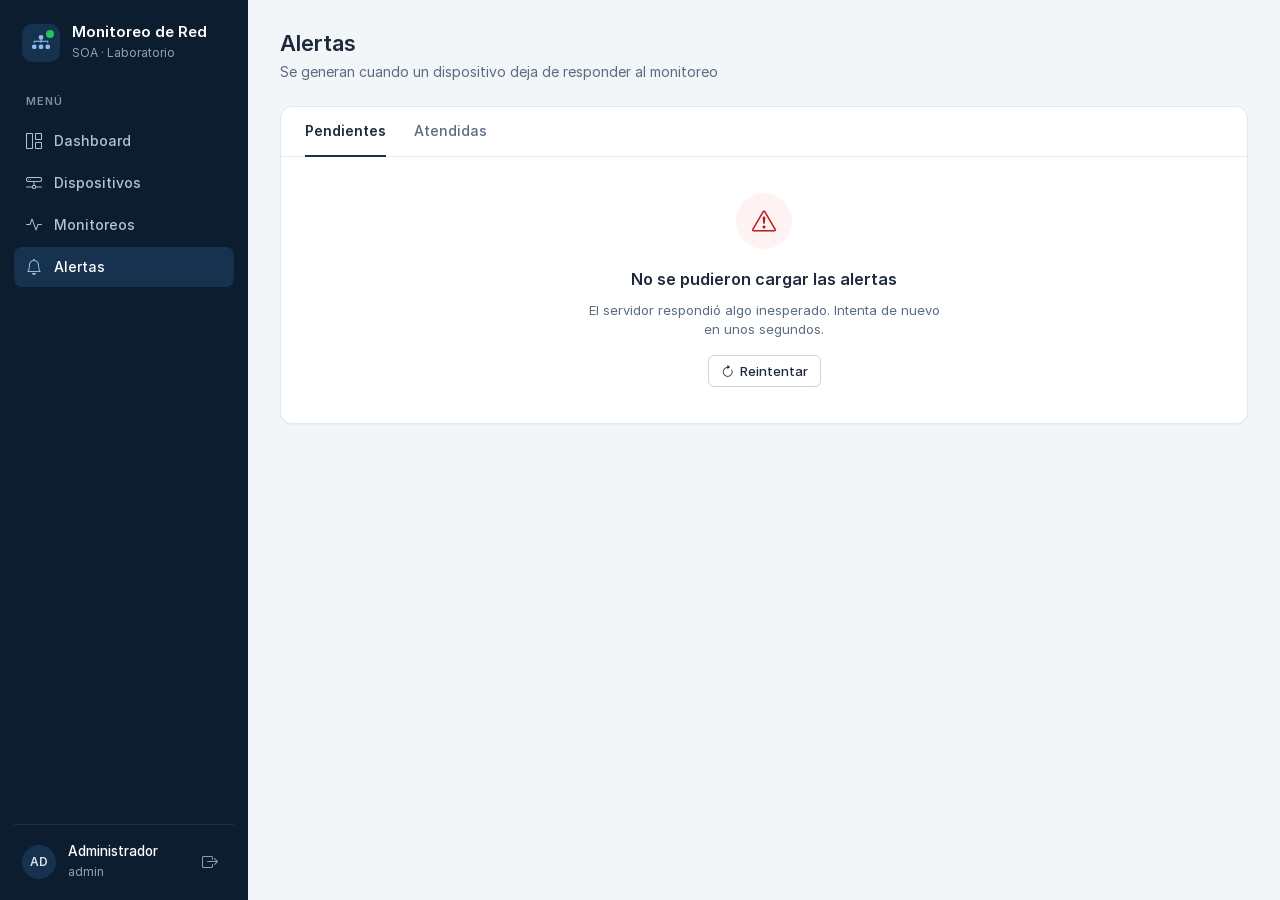
==== commit 7275b384: "Construye la pantalla Alertas Pestañas Pendientes y Atendidas con sus contadores (también con el tec" ====
--- a/web/alertas.html
+++ b/web/alertas.html
@@ -22,7 +22,23 @@
                 <p class="encabezado-pagina__subtitulo">Se generan cuando un dispositivo deja de responder al monitoreo</p>
             </div>
         </div>
-        <p class="texto-secundario">Esta pantalla se construye en el subpaso 6.6.</p>
+
+        <section class="panel-alertas" aria-label="Lista de alertas">
+            <div class="panel-alertas__pestanas">
+                <div class="nav nav-underline" role="tablist" aria-label="Estado de las alertas">
+                    <button class="nav-link active" id="pestana-pendientes" type="button" role="tab" aria-selected="true" aria-controls="lista-alertas" data-pestana="pendientes">Pendientes<span class="contador contador--neutro" id="contador-pendientes" hidden></span></button>
+                    <button class="nav-link" id="pestana-atendidas" type="button" role="tab" aria-selected="false" aria-controls="lista-alertas" data-pestana="atendidas" tabindex="-1">Atendidas<span class="contador contador--neutro" id="contador-atendidas" hidden></span></button>
+                </div>
+            </div>
+            <div id="lista-alertas" role="tabpanel" aria-labelledby="pestana-pendientes" aria-busy="true" tabindex="-1">
+                <div aria-hidden="true">
+                    <div class="alerta alerta--esqueleto"><span class="esqueleto esqueleto--suave esqueleto--icono"></span><div class="alerta__cuerpo"><span class="esqueleto" style="width: 40%"></span><span class="esqueleto esqueleto--suave esqueleto--texto" style="width: 65%"></span><span class="esqueleto esqueleto--suave esqueleto--texto" style="width: 20%"></span></div><span class="esqueleto esqueleto--suave alerta__esqueleto-boton"></span></div>
+                    <div class="alerta alerta--esqueleto"><span class="esqueleto esqueleto--suave esqueleto--icono"></span><div class="alerta__cuerpo"><span class="esqueleto" style="width: 30%"></span><span class="esqueleto esqueleto--suave esqueleto--texto" style="width: 55%"></span><span class="esqueleto esqueleto--suave esqueleto--texto" style="width: 20%"></span></div><span class="esqueleto esqueleto--suave alerta__esqueleto-boton"></span></div>
+                </div>
+                <span class="visually-hidden">Cargando alertas…</span>
+            </div>
+        </section>
+        <p class="texto-secundario panel-alertas__nota" id="nota-limite" hidden></p>
     </main>
 </div>
 
--- a/web/css/tokens.css
+++ b/web/css/tokens.css
@@ -141,6 +141,7 @@
     --sombra-3: 0 20px 40px -8px rgba(11, 29, 46, 0.28); /* Modal */
     --sombra-notificacion: 0 12px 28px -8px rgba(11, 29, 46, 0.18);
     --sombra-menu-movil: 0 20px 40px -8px rgba(11, 29, 46, 0.4);
+    --sombra-hoja: 0 -12px 32px -8px rgba(11, 29, 46, 0.28); /* Modal como hoja inferior en celular */
 
     /* -------------------------------------------------------- Tipografía */
     --fuente-interfaz: 'Inter', system-ui, sans-serif;
@@ -185,6 +186,8 @@
     --ancho-barra-lateral: 248px;
     --alto-encabezado-movil: 56px;
     --ancho-modal: 420px;
+    --ancho-modal-formulario: 520px;
+    --alto-control-tactil: 44px;        /* Controles en celular */
     --tamano-punto: 8px;
     --tamano-punto-sm: 6px;
 
--- a/web/css/app.css
+++ b/web/css/app.css
@@ -1373,6 +1373,12 @@
     color: var(--color-inactivo-texto);
 }
 
+/* La visibilidad del mensaje la controla el atributo hidden (el campo puede estar
+   dentro de .campo-icono y no ser hermano del mensaje, como espera Bootstrap). */
+.invalid-feedback:not([hidden]) {
+    display: block;
+}
+
 /* El select usa su propio chevron (ícono) en lugar de la imagen de Bootstrap. */
 .form-select {
     padding-right: 36px;
@@ -1734,12 +1740,1534 @@
     border-radius: var(--radio-pastilla);
 }
 
+.esqueleto-tabla__encabezado {
+    height: var(--alto-encabezado-tabla);
+    background-color: var(--color-superficie-hover);
+    border-bottom: 1px solid var(--color-borde);
+}
+
+.esqueleto-tabla__fila {
+    display: grid;
+    grid-template-columns: 90px 1fr 110px 70px;
+    gap: 16px;
+    align-items: center;
+    height: 52px;
+    padding: 0 20px;
+    border-bottom: 1px solid var(--color-borde-suave);
+}
+
+.esqueleto-tabla__fila:last-child {
+    border-bottom: 0;
+}
+
 @keyframes esqueleto {
     from {
         opacity: 1;
     }
     to {
         opacity: 0.55;
+    }
+}
+
+/* ============================================================ Dispositivos: filtros, tabla y pie */
+
+.contenido--dispositivos {
+    gap: 20px;
+}
+
+.barra-filtros {
+    display: flex;
+    flex-wrap: wrap;
+    align-items: center;
+    gap: 12px;
+    padding: 16px 20px;
+    border-bottom: 1px solid var(--color-borde);
+}
+
+.barra-filtros__buscar {
+    width: 280px;
+}
+
+.barra-filtros__fila {
+    display: contents;
+}
+
+.barra-filtros__tipo {
+    min-width: 180px;
+}
+
+.limpiar-filtros {
+    --bs-btn-padding-x: 10px;
+    --bs-btn-font-size: 13.5px;
+}
+
+/* Filtro de estado: grupo segmentado con punto y contador (en celular, fichas). */
+.filtro-estado {
+    display: flex;
+    min-width: 0;
+    height: var(--alto-control);
+    margin: 0;
+    padding: 0;
+    overflow: hidden;
+    border: 1px solid var(--color-borde-control);
+    border-radius: var(--radio);
+}
+
+.filtro-estado__opcion {
+    display: inline-flex;
+    align-items: center;
+    gap: 7px;
+    padding: 0 12px;
+    font-size: var(--texto-secundario-tamano);
+    font-weight: 500;
+    white-space: nowrap;
+    color: var(--color-desconocido-texto);
+    background-color: var(--color-superficie);
+    border-left: 1px solid var(--color-borde-control);
+    cursor: pointer;
+    user-select: none;
+}
+
+.filtro-estado > .filtro-estado__opcion:first-of-type {
+    border-left: 0;
+}
+
+.filtro-estado__opcion:hover {
+    color: var(--color-texto);
+    background-color: var(--color-superficie-hover);
+}
+
+.filtro-estado__numero {
+    font-family: var(--fuente-mono);
+    font-variant-numeric: slashed-zero;
+    font-size: 11.5px;
+    color: var(--color-texto-2);
+}
+
+.btn-check:checked + .filtro-estado__opcion {
+    color: var(--color-superficie);
+    background-color: var(--color-base-2);
+}
+
+.btn-check:checked + .filtro-estado__opcion .filtro-estado__numero {
+    color: var(--color-base-texto);
+}
+
+.btn-check:focus-visible + .filtro-estado__opcion {
+    box-shadow: inset 0 0 0 2px var(--color-acento);
+}
+
+.panel-dispositivos .table > thead > tr > th {
+    border-top: 0;
+}
+
+.tabla-ubicacion {
+    display: inline-block;
+    max-width: 180px;
+    overflow: hidden;
+    font-size: 13.5px;
+    color: var(--color-desconocido-texto);
+    text-overflow: ellipsis;
+    vertical-align: middle;
+}
+
+.texto-tenue {
+    color: var(--color-texto-2);
+}
+
+.texto-error {
+    color: var(--color-inactivo-texto);
+}
+
+.enlace-discreto {
+    color: inherit;
+}
+
+.enlace-discreto:hover {
+    color: var(--color-acento);
+}
+
+.pie-tabla {
+    display: flex;
+    flex-wrap: wrap;
+    justify-content: space-between;
+    align-items: center;
+    gap: 8px 16px;
+    padding: 14px 20px;
+    font-size: var(--texto-secundario-tamano);
+    color: var(--color-texto-2);
+    border-top: 1px solid var(--color-borde-suave);
+}
+
+.pie-tabla__nota {
+    display: inline-flex;
+    align-items: center;
+    gap: 6px;
+}
+
+.esqueleto-lista {
+    border-top: 0;
+}
+
+/* Tarjetas de dispositivo (celular). */
+.lista-tarjetas-dispositivo {
+    display: none;
+    flex-direction: column;
+    gap: 12px;
+    padding: 12px;
+}
+
+.tarjeta-dispositivo-movil {
+    display: flex;
+    flex-direction: column;
+    gap: 12px;
+    padding: 14px;
+    background-color: var(--color-superficie);
+    border: 1px solid var(--color-borde);
+    border-radius: var(--radio-lg);
+}
+
+.tarjeta-dispositivo-movil--inactivo {
+    border-color: var(--color-inactivo-borde);
+}
+
+.tarjeta-dispositivo-movil--monitoreando {
+    background-color: var(--color-acento-tenue);
+    border-color: var(--color-acento-borde-fuerte);
+}
+
+.tarjeta-dispositivo-movil__cabecera {
+    display: flex;
+    align-items: center;
+    gap: 12px;
+}
+
+.tarjeta-dispositivo-movil__icono {
+    display: grid;
+    place-items: center;
+    flex: none;
+    width: 40px;
+    height: 40px;
+    font-size: 17px;
+    color: var(--color-base-2);
+    background-color: var(--color-fondo);
+    border-radius: var(--radio-icono);
+}
+
+.tarjeta-dispositivo-movil__textos {
+    display: flex;
+    flex: 1;
+    flex-direction: column;
+    gap: 2px;
+    min-width: 0;
+}
+
+.tarjeta-dispositivo-movil__nombre {
+    overflow: hidden;
+    font-size: 15px;
+    font-weight: 600;
+    text-overflow: ellipsis;
+    white-space: nowrap;
+}
+
+.tarjeta-dispositivo-movil__ip {
+    font-family: var(--fuente-mono);
+    font-variant-numeric: slashed-zero;
+    font-size: 12.5px;
+    color: var(--color-texto-2);
+}
+
+.tarjeta-dispositivo-movil__datos {
+    display: grid;
+    grid-template-columns: 1.2fr 1fr 1fr;
+    gap: 8px;
+    margin: 0;
+    padding: 10px 0;
+    border-top: 1px solid var(--color-borde-suave);
+    border-bottom: 1px solid var(--color-borde-suave);
+}
+
+.tarjeta-dispositivo-movil__datos > div {
+    display: flex;
+    flex-direction: column;
+    gap: 3px;
+    min-width: 0;
+}
+
+.tarjeta-dispositivo-movil__datos dt {
+    font-size: var(--texto-encabezado-tamano);
+    font-weight: 400;
+    color: var(--color-texto-2);
+}
+
+.tarjeta-dispositivo-movil__datos dd {
+    margin: 0;
+    overflow: hidden;
+    font-size: 12.5px;
+    text-overflow: ellipsis;
+    white-space: nowrap;
+}
+
+.tarjeta-dispositivo-movil__acciones {
+    display: grid;
+    grid-template-columns: 1.3fr 1fr 1fr;
+    gap: 8px;
+}
+
+.btn-tarjeta {
+    --bs-btn-padding-x: 8px;
+    --bs-btn-font-size: 13.5px;
+    gap: 7px;
+    height: var(--alto-control-tactil);
+}
+
+.btn-tarjeta--peligro {
+    --bs-btn-color: var(--color-peligro);
+    --bs-btn-hover-color: var(--color-peligro);
+    --bs-btn-hover-bg: var(--color-inactivo-fondo);
+    --bs-btn-hover-border-color: var(--color-inactivo-borde);
+}
+
+.btn-tarjeta--cargando:disabled {
+    background-color: var(--color-acento-fondo);
+    border-color: var(--color-acento-borde);
+    opacity: 1;
+}
+
+/* Fichas del progreso que aún no se comprueban, y su tiempo. */
+.ficha--espera .bi {
+    font-size: 8px;
+}
+
+.ficha__ms {
+    font-family: var(--fuente-mono);
+    font-variant-numeric: slashed-zero;
+    font-size: 11.5px;
+}
+
+.ficha .bi-check2,
+.ficha .bi-x-lg,
+.ficha .bi-exclamation-lg {
+    font-size: 12px;
+}
+
+/* ============================================================ Modal de formulario y selector de tipo */
+
+.modal-formulario {
+    --bs-modal-width: var(--ancho-modal-formulario);
+    /* Contenedor para la versión "hoja inferior": se decide por el ancho del modal
+       (en la pantalla, el de la ventana; en componentes.html, el del marco de 390 px). */
+    container: hoja / inline-size;
+}
+
+.modal-formulario__asa {
+    display: none;
+    width: 36px;
+    height: 4px;
+    margin: 8px auto 0;
+    background-color: var(--color-borde-control);
+    border-radius: var(--radio-pastilla);
+}
+
+.modal-formulario__cabecera {
+    display: flex;
+    justify-content: space-between;
+    align-items: flex-start;
+    gap: 12px;
+    padding: 20px 24px 16px;
+}
+
+.modal-formulario__titulo {
+    margin: 0;
+    font-size: var(--texto-titulo-tarjeta-tamano);
+    line-height: var(--texto-titulo-tarjeta-alto);
+    font-weight: 600;
+}
+
+.modal-formulario__subtitulo {
+    margin: 4px 0 0;
+    font-size: var(--texto-secundario-tamano);
+    color: var(--color-texto-2);
+}
+
+.modal-formulario__cerrar {
+    display: grid;
+    place-items: center;
+    flex: none;
+    width: 32px;
+    height: 32px;
+    padding: 0;
+    font-size: 14px;
+    color: var(--color-texto-2);
+    background: none;
+    border: 0;
+    border-radius: var(--radio);
+    cursor: pointer;
+}
+
+.modal-formulario__cerrar:hover {
+    color: var(--color-texto);
+    background-color: var(--color-fondo);
+}
+
+.modal-formulario__cerrar:focus-visible {
+    outline: 0;
+    box-shadow: 0 0 0 3px var(--color-foco-anillo);
+}
+
+.modal-formulario__cuerpo {
+    display: flex;
+    flex-direction: column;
+    gap: 18px;
+    padding: 4px 24px 24px;
+}
+
+.modal-formulario__error {
+    margin: 0;
+    padding: 10px 12px;
+    font-size: var(--texto-secundario-tamano);
+    font-weight: 500;
+    color: var(--color-inactivo-texto);
+    background-color: var(--color-inactivo-fondo);
+    border: 1px solid var(--color-inactivo-borde);
+    border-radius: var(--radio);
+}
+
+.modal-formulario__pie {
+    padding: 16px 24px;
+    border-top: 1px solid var(--color-borde-suave);
+}
+
+.selector-tipo {
+    display: grid;
+    grid-template-columns: repeat(4, minmax(0, 1fr));
+    gap: 8px;
+    border-radius: var(--radio);
+}
+
+.selector-tipo.is-invalid {
+    box-shadow: 0 0 0 3px var(--color-error-anillo);
+}
+
+.selector-tipo__opcion {
+    display: flex;
+    flex-direction: column;
+    justify-content: center;
+    align-items: center;
+    gap: 6px;
+    height: 64px;
+    font-size: 12.5px;
+    font-weight: 500;
+    color: var(--color-desconocido-texto);
+    background-color: var(--color-superficie);
+    border: 1px solid var(--color-borde-control);
+    border-radius: var(--radio);
+    cursor: pointer;
+    user-select: none;
+}
+
+.selector-tipo__opcion > .bi {
+    font-size: 18px;
+}
+
+.selector-tipo__opcion:hover {
+    color: var(--color-texto);
+    background-color: var(--color-superficie-hover);
+}
+
+.btn-check:checked + .selector-tipo__opcion {
+    color: var(--color-base-2);
+    background-color: var(--color-acento-fondo);
+    border-color: var(--color-acento);
+    box-shadow: 0 0 0 1px var(--color-acento);
+}
+
+.btn-check:focus-visible + .selector-tipo__opcion {
+    box-shadow: 0 0 0 3px var(--color-foco-anillo);
+}
+
+/* ============================================================ Dispositivos en celular */
+
+@media (max-width: 991.98px) {
+    .tabla-dispositivos {
+        display: none;
+    }
+
+    .lista-tarjetas-dispositivo {
+        display: flex;
+    }
+
+    .contenido--dispositivos {
+        gap: 14px;
+    }
+
+    .panel-dispositivos {
+        display: flex;
+        flex-direction: column;
+        gap: 14px;
+        overflow: visible;
+        background: none;
+        border: 0;
+        box-shadow: none;
+    }
+
+    .panel-dispositivos .pie-tabla {
+        padding: 4px 0 0;
+        border-top: 0;
+    }
+
+    .lista-tarjetas-dispositivo {
+        padding: 0;
+    }
+
+    .panel-dispositivos .estado-vacio,
+    .panel-dispositivos .vista-error {
+        background-color: var(--color-superficie);
+        border: 1px solid var(--color-borde);
+        border-radius: var(--radio-lg);
+    }
+
+    .barra-filtros {
+        display: grid;
+        grid-template-columns: minmax(0, 1fr) minmax(0, 1fr);
+        padding: 0;
+        border: 0;
+    }
+
+    .barra-filtros__buscar,
+    .filtro-estado,
+    .limpiar-filtros {
+        grid-column: 1 / -1;
+        width: auto;
+    }
+
+    .barra-filtros .form-control,
+    .barra-filtros .form-select,
+    .barra-filtros .btn {
+        height: var(--alto-control-tactil);
+    }
+
+    .barra-filtros__buscar .form-control {
+        padding-left: 40px;
+        font-size: 15px;
+    }
+
+    .limpiar-filtros {
+        justify-self: start;
+    }
+
+    /* El filtro de estado pasa a fichas desplazables (2e). */
+    .filtro-estado {
+        gap: 8px;
+        height: auto;
+        margin: 0 -16px;
+        padding: 0 16px;
+        overflow-x: auto;
+        border: 0;
+        border-radius: 0;
+        scrollbar-width: none;
+    }
+
+    .filtro-estado__opcion {
+        flex: none;
+        height: var(--alto-control-tactil);
+        padding: 0 14px;
+        font-size: 13.5px;
+        border: 1px solid var(--color-borde-control);
+        border-radius: var(--radio-pastilla);
+    }
+
+    .filtro-estado > .filtro-estado__opcion:first-of-type {
+        border-left: 1px solid var(--color-borde-control);
+    }
+
+    .btn-check:checked + .filtro-estado__opcion {
+        border-color: var(--color-base-2);
+    }
+
+    .filtro-estado__numero {
+        font-size: var(--texto-pequeno-tamano);
+    }
+
+    .encabezado-pagina--dispositivos {
+        flex-wrap: nowrap;
+        align-items: center;
+    }
+
+    .encabezado-pagina--dispositivos .encabezado-pagina__acciones {
+        width: auto;
+    }
+
+    .encabezado-pagina--dispositivos .encabezado-pagina__acciones > .btn {
+        flex: none;
+        height: var(--alto-control-tactil);
+        padding: 0 14px;
+        font-size: var(--texto-cuerpo-tamano);
+    }
+
+    .encabezado-pagina--dispositivos .encabezado-pagina__subtitulo {
+        font-size: var(--texto-secundario-tamano);
+    }
+}
+
+/* El modal de formulario es una hoja inferior en el celular (2f). */
+@container hoja (max-width: 575.98px) {
+    .modal-dialog-hoja {
+        display: flex;
+        align-items: flex-end;
+        min-height: 100%;
+        margin: 0;
+    }
+
+    .modal-dialog-hoja .modal-content {
+        border-radius: 16px 16px 0 0;
+        box-shadow: var(--sombra-hoja);
+    }
+
+    .modal.fade .modal-dialog-hoja {
+        transform: translateY(40px);
+    }
+
+    .modal.show .modal-dialog-hoja {
+        transform: none;
+    }
+
+    .modal-formulario__asa {
+        display: block;
+    }
+
+    .modal-formulario__cabecera {
+        align-items: center;
+        padding: 8px 8px 4px 20px;
+    }
+
+    .modal-formulario__titulo {
+        font-size: 17px;
+    }
+
+    .modal-formulario__subtitulo {
+        display: none;
+    }
+
+    .modal-formulario__cerrar {
+        width: 44px;
+        height: 44px;
+        font-size: 16px;
+    }
+
+    .modal-formulario__cuerpo {
+        gap: 16px;
+        padding: 8px 20px 20px;
+    }
+
+    .modal-formulario .form-control {
+        height: var(--alto-control-tactil);
+        font-size: 15px;
+    }
+
+    .modal-formulario .form-label {
+        font-size: 13.5px;
+    }
+
+    .selector-tipo {
+        grid-template-columns: repeat(2, minmax(0, 1fr));
+    }
+
+    .selector-tipo__opcion {
+        flex-direction: row;
+        gap: 8px;
+        height: 48px;
+        font-size: var(--texto-cuerpo-tamano);
+    }
+
+    .selector-tipo__opcion > .bi {
+        font-size: 16px;
+    }
+
+    .modal-formulario__pie {
+        display: grid;
+        grid-template-columns: 1fr 1.4fr;
+        padding: 16px 20px 20px;
+    }
+
+    .modal-formulario__pie > .btn {
+        height: var(--alto-control-tactil);
+        font-size: 15px;
+    }
+}
+
+/* ============================================================ Dashboard */
+
+.boton-dashboard {
+    min-width: 198px;
+}
+
+.tablero {
+    display: grid;
+    grid-template-columns: minmax(0, 2fr) minmax(0, 1fr);
+    grid-template-areas:
+        "dispositivos alertas"
+        "grafica grafica";
+    gap: 16px;
+    align-items: start;
+}
+
+.panel--dispositivos { grid-area: dispositivos; }
+.panel--alertas { grid-area: alertas; }
+.panel--grafica { grid-area: grafica; }
+
+.panel {
+    display: flex;
+    flex-direction: column;
+    gap: 18px;
+    min-width: 0;
+    padding: 20px 24px 24px;
+    background-color: var(--color-superficie);
+    border: 1px solid var(--color-borde);
+    border-radius: var(--radio-lg);
+    box-shadow: var(--sombra-1);
+}
+
+.panel--alertas {
+    gap: 6px;
+    padding-bottom: 12px;
+}
+
+.panel--grafica {
+    gap: 14px;
+    padding-bottom: 16px;
+}
+
+.panel__cabecera {
+    display: flex;
+    justify-content: space-between;
+    align-items: center;
+    gap: 12px 24px;
+}
+
+.panel__cabecera--grafica {
+    flex-wrap: wrap;
+    align-items: flex-start;
+}
+
+.panel__titulo {
+    margin: 0;
+    font-size: var(--texto-titulo-tarjeta-tamano);
+    line-height: var(--texto-titulo-tarjeta-alto);
+    font-weight: 600;
+}
+
+.panel__subtitulo {
+    margin: 2px 0 0;
+    font-size: var(--texto-secundario-tamano);
+    color: var(--color-texto-2);
+}
+
+.panel__titulo-con-contador {
+    display: flex;
+    align-items: center;
+    gap: 10px;
+}
+
+.panel__enlace {
+    display: inline-flex;
+    flex: none;
+    align-items: center;
+    gap: 6px;
+    font-size: var(--texto-secundario-tamano);
+    font-weight: 500;
+}
+
+/* Tarjetas de estado de dispositivo (1b). */
+.rejilla-estado {
+    display: grid;
+    grid-template-columns: repeat(3, minmax(0, 1fr));
+    gap: 12px;
+}
+
+.tarjeta-estado {
+    position: relative;
+    display: flex;
+    flex-direction: column;
+    gap: 12px;
+    padding: 14px;
+    background-color: var(--color-superficie);
+    border: 1px solid var(--color-borde);
+    border-radius: var(--radio-icono);
+    transition: border-color 0.2s ease, background-color 0.2s ease;
+}
+
+.tarjeta-estado--inactivo {
+    border-color: var(--color-inactivo-borde);
+}
+
+.tarjeta-estado--desconocido {
+    border: 1px dashed var(--color-borde-control);
+}
+
+.tarjeta-estado--monitoreando {
+    background-color: var(--color-acento-tenue);
+    border-color: var(--color-acento-borde-fuerte);
+}
+
+.tarjeta-estado:has(.stretched-link:hover) {
+    box-shadow: var(--sombra-2);
+}
+
+.tarjeta-estado--esqueleto {
+    gap: 10px;
+    min-height: 132px;
+}
+
+.tarjeta-estado--esqueleto .esqueleto--icono {
+    width: 32px;
+    height: 32px;
+}
+
+.tarjeta-estado__cabecera {
+    display: flex;
+    justify-content: space-between;
+    align-items: center;
+    gap: 8px;
+}
+
+.tarjeta-estado__icono,
+.fila-estado__icono {
+    display: grid;
+    place-items: center;
+    flex: none;
+    width: 32px;
+    height: 32px;
+    font-size: 15px;
+    color: var(--color-base-2);
+    background-color: var(--color-fondo);
+    border-radius: var(--radio);
+}
+
+.tarjeta-estado__textos {
+    display: flex;
+    flex-direction: column;
+    gap: 2px;
+    min-width: 0;
+}
+
+.tarjeta-estado__nombre {
+    overflow: hidden;
+    font-size: var(--texto-cuerpo-tamano);
+    font-weight: 600;
+    text-overflow: ellipsis;
+    white-space: nowrap;
+}
+
+.tarjeta-estado__ip,
+.fila-estado__ip {
+    font-family: var(--fuente-mono);
+    font-variant-numeric: slashed-zero;
+    font-size: 12.5px;
+    color: var(--color-texto-2);
+}
+
+.tarjeta-estado__pie {
+    display: flex;
+    justify-content: space-between;
+    align-items: center;
+    gap: 8px;
+    padding-top: 10px;
+    border-top: 1px solid var(--color-borde-suave);
+}
+
+.tarjeta-estado__tiempo {
+    white-space: nowrap;
+    font-family: var(--fuente-mono);
+    font-variant-numeric: slashed-zero;
+    font-size: var(--texto-mono-tamano);
+    font-weight: 500;
+}
+
+.tarjeta-estado__fecha {
+    min-width: 0;
+    overflow: hidden;
+    font-size: var(--texto-pequeno-tamano);
+    color: var(--color-texto-2);
+    text-overflow: ellipsis;
+    white-space: nowrap;
+}
+
+/* Filas de estado (celular, 1c). */
+.lista-estado {
+    display: none;
+    flex-direction: column;
+}
+
+.fila-estado {
+    position: relative;
+    display: flex;
+    align-items: center;
+    gap: 12px;
+    min-height: 60px;
+    border-top: 1px solid var(--color-borde-suave);
+}
+
+.fila-estado:first-child {
+    border-top: 0;
+}
+
+.fila-estado__icono {
+    width: 36px;
+    height: 36px;
+}
+
+.fila-estado__textos {
+    display: flex;
+    flex: 1;
+    flex-direction: column;
+    gap: 2px;
+    min-width: 0;
+}
+
+.fila-estado__nombre {
+    overflow: hidden;
+    font-size: var(--texto-cuerpo-tamano);
+    font-weight: 600;
+    text-overflow: ellipsis;
+    white-space: nowrap;
+}
+
+.fila-estado__ip {
+    font-size: var(--texto-pequeno-tamano);
+}
+
+.fila-estado__lado {
+    display: flex;
+    flex-direction: column;
+    align-items: flex-end;
+    gap: 4px;
+}
+
+.fila-estado__tiempo {
+    font-family: var(--fuente-mono);
+    font-variant-numeric: slashed-zero;
+    font-size: var(--texto-pequeno-tamano);
+}
+
+.insignia-estado--sm {
+    gap: 6px;
+    padding: 2px 9px 2px 7px;
+    font-size: 11.5px;
+}
+
+.insignia-estado--sm .punto-estado {
+    width: 7px;
+    height: 7px;
+}
+
+/* Últimas alertas. */
+.lista-alertas {
+    margin: 0;
+    padding: 0;
+    list-style: none;
+}
+
+.alerta-reciente {
+    display: flex;
+    gap: 12px;
+    padding: 14px 0;
+    border-bottom: 1px solid var(--color-borde-suave);
+}
+
+.alerta-reciente:last-child {
+    border-bottom: 0;
+}
+
+.alerta-reciente__icono {
+    display: grid;
+    place-items: center;
+    flex: none;
+    width: 32px;
+    height: 32px;
+    font-size: 14px;
+    color: var(--color-inactivo-texto);
+    background-color: var(--color-inactivo-fondo);
+    border-radius: var(--radio);
+}
+
+.alerta-reciente--atendida .alerta-reciente__icono {
+    color: var(--color-texto-2);
+    background-color: var(--color-desconocido-fondo);
+}
+
+.alerta-reciente__cuerpo {
+    display: flex;
+    flex: 1;
+    flex-direction: column;
+    gap: 4px;
+    min-width: 0;
+}
+
+.alerta-reciente__cabecera {
+    display: flex;
+    justify-content: space-between;
+    align-items: center;
+    gap: 8px;
+}
+
+.alerta-reciente__nombre {
+    overflow: hidden;
+    font-size: 13.5px;
+    font-weight: 600;
+    text-overflow: ellipsis;
+    white-space: nowrap;
+}
+
+.alerta-reciente__mensaje {
+    margin: 0;
+    font-size: var(--texto-secundario-tamano);
+    line-height: var(--texto-secundario-alto);
+    color: var(--color-desconocido-texto);
+    text-wrap: pretty;
+}
+
+.alerta-reciente--atendida .alerta-reciente__mensaje {
+    color: var(--color-texto-2);
+}
+
+.alerta-reciente__fecha {
+    font-family: var(--fuente-mono);
+    font-variant-numeric: slashed-zero;
+    font-size: var(--texto-pequeno-tamano);
+    color: var(--color-texto-2);
+}
+
+/* Gráfica y su leyenda. */
+.leyenda-grafica {
+    display: flex;
+    flex-wrap: wrap;
+    gap: 6px 18px;
+    margin: 0;
+    padding: 4px 0 0;
+    font-size: 12.5px;
+    color: var(--color-desconocido-texto);
+    list-style: none;
+}
+
+.leyenda-grafica__item {
+    display: inline-flex;
+    align-items: center;
+    gap: 7px;
+}
+
+.leyenda-grafica__linea {
+    width: 14px;
+    height: 3px;
+    background-color: var(--color-serie);
+    border-radius: 2px;
+}
+
+.leyenda-grafica__item--punteada .leyenda-grafica__linea {
+    background: repeating-linear-gradient(90deg, var(--color-serie) 0 4px, transparent 4px 6px);
+}
+
+.grafica {
+    position: relative;
+    height: 250px;
+}
+
+.grafica--esqueleto {
+    display: flex;
+    align-items: stretch;
+}
+
+.grafica--esqueleto .esqueleto {
+    width: 100%;
+    height: 100%;
+    border-radius: var(--radio);
+}
+
+@media (max-width: 1199.98px) {
+    .tablero {
+        grid-template-columns: minmax(0, 1fr);
+        grid-template-areas:
+            "dispositivos"
+            "grafica"
+            "alertas";
+    }
+
+    .rejilla-estado {
+        grid-template-columns: repeat(2, minmax(0, 1fr));
+    }
+}
+
+/* Dashboard en celular (1c). */
+@media (max-width: 575.98px) {
+    .boton-dashboard {
+        min-width: 0;
+    }
+
+    .panel {
+        gap: 12px;
+        padding: 16px 16px 4px;
+    }
+
+    .panel--grafica {
+        padding-bottom: 12px;
+    }
+
+    .panel__enlace {
+        font-size: var(--texto-secundario-tamano);
+    }
+
+    .rejilla-estado {
+        display: none;
+    }
+
+    .lista-estado {
+        display: flex;
+    }
+
+    .panel__cabecera--grafica {
+        flex-direction: column;
+        gap: 8px;
+    }
+
+    .leyenda-grafica {
+        display: grid;
+        grid-template-columns: repeat(2, minmax(0, 1fr));
+        gap: 6px 12px;
+        padding: 0;
+    }
+
+    .grafica {
+        height: 190px;
+    }
+
+    .indicadores {
+        --bs-gutter-x: 12px;
+        --bs-gutter-y: 12px;
+    }
+
+    .indicadores .tarjeta-indicador {
+        gap: 8px;
+        padding: 14px;
+    }
+
+    .indicadores .tarjeta-indicador__cabecera {
+        flex-direction: row-reverse;
+        justify-content: flex-end;
+    }
+
+    .indicadores .tarjeta-indicador__icono {
+        width: 28px;
+        height: 28px;
+        font-size: 14px;
+        border-radius: var(--radio);
+    }
+
+    .indicadores .tarjeta-indicador__titulo {
+        font-size: var(--texto-pequeno-tamano);
+        line-height: 15px;
+    }
+
+    .indicadores .tarjeta-indicador__valor {
+        font-size: 26px;
+        line-height: 32px;
+    }
+
+    .indicadores .tarjeta-indicador__detalle {
+        display: none;
+    }
+}
+
+/* ============================================================ Monitoreos (3a) */
+
+.contenido--monitoreos {
+    gap: 20px;
+}
+
+.filtros-historial {
+    display: grid;
+    grid-template-columns: 260px 200px 170px 170px minmax(0, 1fr);
+    gap: 16px;
+    align-items: start;
+    padding: 16px 20px;
+    background-color: var(--color-superficie);
+    border: 1px solid var(--color-borde);
+    border-radius: var(--radio-lg);
+    box-shadow: var(--sombra-1);
+}
+
+.filtros-historial .form-label {
+    display: block;
+}
+
+.filtros-historial input[type="date"] {
+    padding: 0 10px;
+}
+
+.filtros-historial__acciones {
+    display: flex;
+    justify-content: flex-end;
+    align-self: end;
+}
+
+.filtros-historial__acciones .btn-link {
+    --bs-btn-padding-x: 10px;
+    --bs-btn-font-size: 13.5px;
+}
+
+.resumen-monitoreo {
+    display: flex;
+    gap: 28px;
+    margin: 0;
+}
+
+.resumen-monitoreo > div {
+    display: flex;
+    flex-direction: column;
+    align-items: flex-end;
+    gap: 2px;
+}
+
+.resumen-monitoreo dt {
+    font-size: var(--texto-pequeno-tamano);
+    font-weight: 400;
+    color: var(--color-texto-2);
+}
+
+.resumen-monitoreo dd {
+    margin: 0;
+    font-family: var(--fuente-mono);
+    font-variant-numeric: slashed-zero;
+    font-size: var(--texto-titulo-tarjeta-tamano);
+    font-weight: 600;
+}
+
+.texto-activo {
+    color: var(--color-activo-texto);
+}
+
+.texto-alerta {
+    color: var(--color-alerta-texto);
+}
+
+.leyenda-grafica__linea--acento {
+    --color-serie: var(--color-acento);
+}
+
+.leyenda-grafica__punto {
+    width: 9px;
+    height: 9px;
+    background-color: var(--color-inactivo);
+    border-radius: 50%;
+}
+
+.leyenda-grafica--historial[hidden] {
+    display: none;
+}
+
+.panel-historial__cabecera {
+    display: flex;
+    justify-content: space-between;
+    align-items: center;
+    gap: 12px;
+    padding: 16px 20px;
+    border-bottom: 1px solid var(--color-borde);
+}
+
+.panel-historial .table > thead > tr > th {
+    border-top: 0;
+}
+
+.panel-historial .table > tbody > tr > td {
+    height: 52px;
+}
+
+.tabla-historial .table {
+    min-width: 760px;
+}
+
+.tabla-tipo--nombre {
+    gap: 10px;
+    font-weight: 500;
+    color: var(--color-texto);
+}
+
+.tabla-tipo--nombre > .bi {
+    color: var(--color-desconocido-texto);
+}
+
+.texto-tenue-ip {
+    color: var(--color-desconocido-texto);
+}
+
+.actualizando {
+    opacity: 0.6;
+    transition: opacity 0.15s ease;
+}
+
+.paginacion {
+    display: flex;
+    flex-wrap: wrap;
+    justify-content: space-between;
+    align-items: center;
+    gap: 8px 16px;
+    padding: 12px 20px;
+    font-size: var(--texto-secundario-tamano);
+    color: var(--color-texto-2);
+    border-top: 1px solid var(--color-borde-suave);
+}
+
+.paginacion[hidden] {
+    display: none;
+}
+
+.paginacion__botones {
+    display: flex;
+    gap: 8px;
+}
+
+@media (max-width: 1199.98px) {
+    .filtros-historial {
+        grid-template-columns: repeat(2, minmax(0, 1fr));
+    }
+
+    .filtros-historial__acciones {
+        grid-column: 1 / -1;
+        justify-content: flex-start;
+    }
+}
+
+@media (max-width: 575.98px) {
+    .contenido--monitoreos {
+        gap: 16px;
+    }
+
+    .filtros-historial {
+        gap: 12px;
+        padding: 16px;
+    }
+
+    /* Dispositivo y Estado a todo el ancho; Desde y Hasta juntos en una fila. */
+    .filtros-historial__campo:nth-child(-n + 2) {
+        grid-column: 1 / -1;
+    }
+
+    .filtros-historial .form-control,
+    .filtros-historial .form-select {
+        height: var(--alto-control-tactil);
+    }
+
+    .resumen-monitoreo {
+        justify-content: space-between;
+        width: 100%;
+    }
+
+    .resumen-monitoreo > div {
+        align-items: flex-start;
+    }
+
+    .panel-historial__cabecera {
+        padding: 14px 16px;
+    }
+
+    .paginacion {
+        padding: 12px 16px;
+    }
+
+    .paginacion__botones {
+        width: 100%;
+    }
+
+    .paginacion__botones > .btn {
+        flex: 1;
+        height: var(--alto-control-tactil);
+    }
+}
+
+/* ============================================================ Alertas (4a, 4b) */
+
+.panel-alertas {
+    background-color: var(--color-superficie);
+    border: 1px solid var(--color-borde);
+    border-radius: var(--radio-lg);
+    box-shadow: var(--sombra-1);
+    overflow: hidden;
+}
+
+.panel-alertas__pestanas {
+    padding: 0 24px;
+    border-bottom: 1px solid var(--color-borde);
+}
+
+.panel-alertas__pestanas .nav-underline {
+    --bs-nav-underline-gap: 28px;
+    --bs-nav-link-padding-y: 14px;
+    border-bottom: 0;
+}
+
+#lista-alertas:focus {
+    outline: 0;
+}
+
+.panel-alertas__nota {
+    margin: 0;
+    font-size: var(--texto-secundario-tamano);
+}
+
+.lista-alertas-completa {
+    margin: 0;
+    padding: 0;
+    list-style: none;
+}
+
+.alerta {
+    display: grid;
+    grid-template-columns: 40px minmax(0, 1fr) auto;
+    align-items: center;
+    gap: 16px;
+    padding: 18px 24px;
+    border-top: 1px solid var(--color-borde-suave);
+}
+
+.alerta:first-child {
+    border-top: 0;
+}
+
+.alerta__icono {
+    display: grid;
+    place-items: center;
+    width: 40px;
+    height: 40px;
+    font-size: 17px;
+    color: var(--color-inactivo-texto);
+    background-color: var(--color-inactivo-fondo);
+    border-radius: var(--radio-icono);
+}
+
+.alerta--atendida .alerta__icono {
+    color: var(--color-texto-2);
+    background-color: var(--color-desconocido-fondo);
+}
+
+.alerta__cuerpo {
+    display: flex;
+    flex-direction: column;
+    gap: 6px;
+    min-width: 0;
+}
+
+.alerta__cabecera {
+    display: flex;
+    flex-wrap: wrap;
+    align-items: center;
+    gap: 6px 10px;
+    min-width: 0;
+}
+
+.alerta__nombre {
+    margin: 0;
+    overflow-wrap: anywhere;
+    font-size: 15px;
+    line-height: 22px;
+    font-weight: 600;
+}
+
+.alerta__ip {
+    font-family: var(--fuente-mono);
+    font-variant-numeric: slashed-zero;
+    font-size: 12.5px;
+    color: var(--color-texto-2);
+}
+
+.alerta--atendida .insignia-estado--sin-respuesta {
+    --insignia-texto: var(--color-desconocido-texto);
+    border-color: var(--color-borde);
+}
+
+.alerta__mensaje {
+    margin: 0;
+    overflow-wrap: anywhere;
+    font-size: var(--texto-cuerpo-tamano);
+    line-height: 20px;
+    color: var(--color-desconocido-texto);
+    text-wrap: pretty;
+}
+
+.alerta__fecha {
+    display: inline-flex;
+    flex-wrap: wrap;
+    align-items: center;
+    gap: 4px 8px;
+    font-size: 12.5px;
+    color: var(--color-texto-2);
+}
+
+/* "· Atendida el …" en la misma línea; en celular, en su propia línea y sin el punto. */
+.alerta__atendida::before {
+    content: "·";
+    margin-right: 8px;
+}
+
+.alerta__acciones {
+    display: flex;
+    align-items: center;
+    gap: 14px;
+}
+
+.alerta__boton {
+    white-space: nowrap;
+}
+
+.alerta--esqueleto .esqueleto--icono {
+    width: 40px;
+    height: 40px;
+}
+
+.alerta--esqueleto .alerta__cuerpo {
+    gap: 10px;
+}
+
+.alerta__esqueleto-boton {
+    width: 180px;
+    height: 38px;
+    border-radius: var(--radio);
+}
+
+/* En celular (sin diseño de referencia): la tarjeta se apila y el botón queda debajo del texto. */
+@media (max-width: 575.98px) {
+    .panel-alertas__pestanas {
+        padding: 0 16px;
+    }
+
+    .alerta {
+        grid-template-columns: 40px minmax(0, 1fr);
+        align-items: start;
+        gap: 12px 14px;
+        padding: 16px;
+    }
+
+    .alerta__acciones {
+        grid-column: 1 / -1;
+        justify-content: space-between;
+    }
+
+    .alerta--atendida .alerta__acciones {
+        grid-column: 2;
+    }
+
+    .alerta__atendida {
+        flex-basis: 100%;
+    }
+
+    .alerta__atendida::before {
+        content: none;
+    }
+
+    .alerta__boton {
+        height: var(--alto-control-tactil);
+    }
+
+    .alerta__esqueleto-boton {
+        display: none;
     }
 }
 
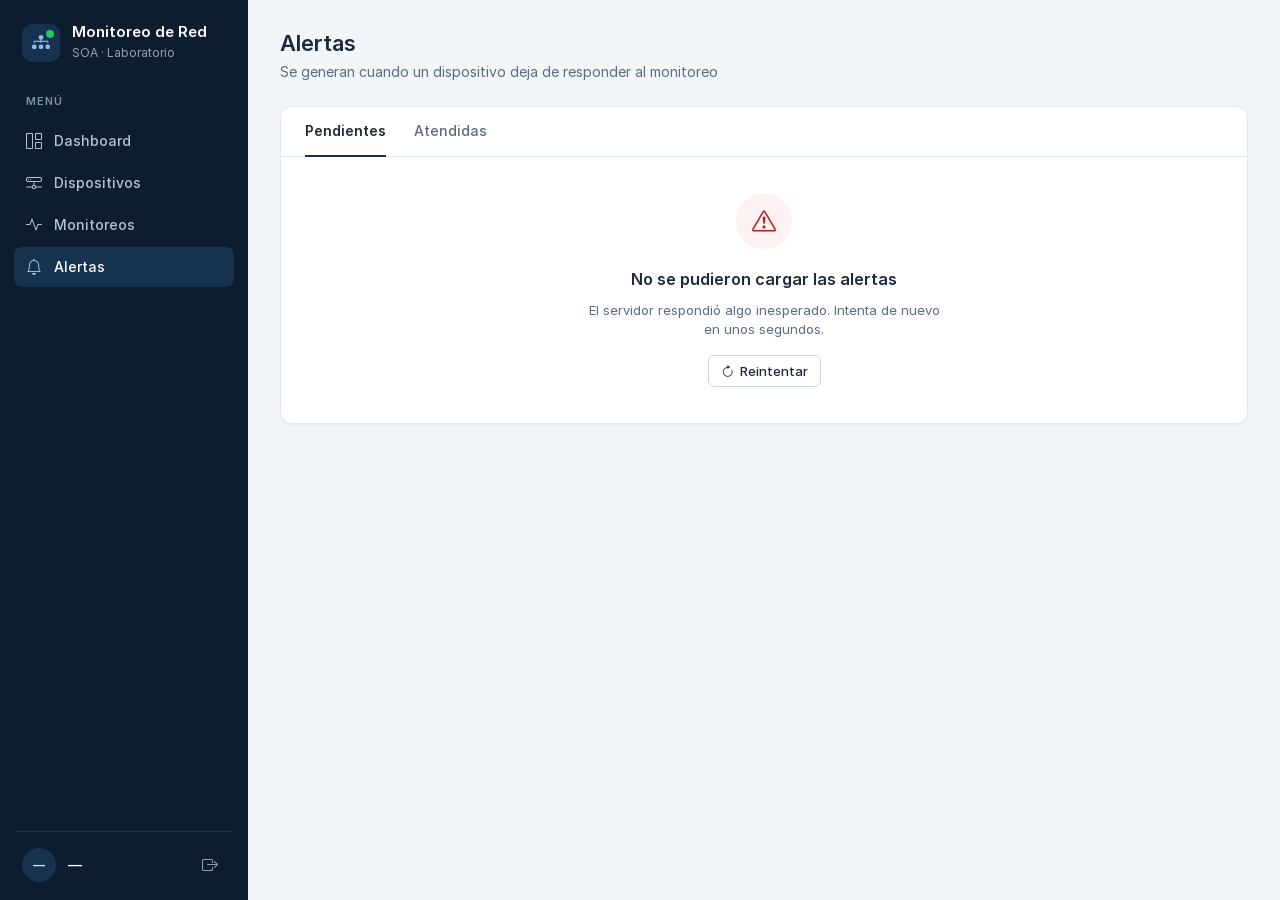
==== commit 21bfd152: "Evita la caché vieja y ajusta la interfaz al proyector web/.htaccess envía Cache-Control: no-cache a" ====
--- a/web/alertas.html
+++ b/web/alertas.html
@@ -4,6 +4,7 @@
     <meta charset="utf-8">
     <meta name="viewport" content="width=device-width, initial-scale=1">
     <title>Alertas · Monitoreo de Red SOA</title>
+    <link rel="icon" href="favicon.svg" type="image/svg+xml">
     <link rel="stylesheet" href="vendor/bootstrap/css/bootstrap.min.css">
     <link rel="stylesheet" href="vendor/bootstrap-icons/bootstrap-icons.min.css">
     <link rel="stylesheet" href="css/tokens.css">
--- a/web/css/tokens.css
+++ b/web/css/tokens.css
@@ -142,6 +142,8 @@
     --sombra-notificacion: 0 12px 28px -8px rgba(11, 29, 46, 0.18);
     --sombra-menu-movil: 0 20px 40px -8px rgba(11, 29, 46, 0.4);
     --sombra-hoja: 0 -12px 32px -8px rgba(11, 29, 46, 0.28); /* Modal como hoja inferior en celular */
+    --color-reticula-login: rgba(182, 196, 211, 0.09);  /* Puntos del fondo del inicio de sesión (5a) */
+    --sombra-login: 0 20px 40px -8px rgba(0, 0, 0, 0.4); /* Tarjeta del inicio de sesión sobre el fondo oscuro */
 
     /* -------------------------------------------------------- Tipografía */
     --fuente-interfaz: 'Inter', system-ui, sans-serif;
--- a/web/css/app.css
+++ b/web/css/app.css
@@ -712,14 +712,36 @@
 }
 
 .usuario-barra__nombre {
+    overflow: hidden;
     font-size: 13.5px;
     font-weight: 500;
     color: var(--color-superficie);
+    text-overflow: ellipsis;
+    white-space: nowrap;
 }
 
 .usuario-barra__rol {
+    overflow: hidden;
     font-size: var(--texto-pequeno-tamano);
     color: var(--color-base-texto-2);
+    text-overflow: ellipsis;
+    white-space: nowrap;
+}
+
+/* Mientras se confirma la sesión, el nombre y el usuario son esqueletos sobre el fondo oscuro. */
+.esqueleto--barra {
+    background-color: var(--color-borde-barra-fuerte);
+}
+
+.esqueleto--nombre-usuario {
+    width: 96px;
+    margin: 4px 0;
+}
+
+.esqueleto--cuenta-usuario {
+    width: 44px;
+    height: 8px;
+    margin: 3px 0;
 }
 
 .usuario-barra__salir {
@@ -1861,6 +1883,32 @@
     border-top: 0;
 }
 
+/* Proyector y pantallas medianas (1024–1366 px): si la tarjeta no alcanza para la tabla
+   completa (~1124 px con los datos del seed), se ocultan primero las columnas que menos
+   importan para operar; nombre, IP, estado, respuesta y acciones siempre quedan a la
+   vista. El detalle completo sigue en el formulario de edición. */
+.panel-dispositivos {
+    container: dispositivos / inline-size;
+}
+
+@container dispositivos (max-width: 1123.98px) {
+    .tabla-dispositivos .col-ubicacion {
+        display: none;
+    }
+}
+
+@container dispositivos (max-width: 929.98px) {
+    .tabla-dispositivos .col-tipo {
+        display: none;
+    }
+}
+
+@container dispositivos (max-width: 799.98px) {
+    .tabla-dispositivos .col-comprobado {
+        display: none;
+    }
+}
+
 .tabla-ubicacion {
     display: inline-block;
     max-width: 180px;
@@ -2903,6 +2951,12 @@
     padding: 0 10px;
 }
 
+/* El botón del calendario se alcanza con Tab y muestra el anillo de foco de Chrome
+   (no se puede cambiar su color); aquí solo se redondea. */
+.filtros-historial input[type="date"]::-webkit-calendar-picker-indicator {
+    border-radius: var(--radio-sm);
+}
+
 .filtros-historial__acciones {
     display: flex;
     justify-content: flex-end;
@@ -2985,6 +3039,88 @@
     min-width: 760px;
 }
 
+/* Filas compactas: reemplazan a la tabla cuando la tarjeta mide menos que ella (760 px). */
+.panel-historial {
+    container: historial / inline-size;
+}
+
+.lista-historial {
+    display: none;
+    margin: 0;
+    padding: 0;
+    list-style: none;
+}
+
+.fila-historial {
+    display: flex;
+    flex-direction: column;
+    gap: 6px;
+    padding: 12px 16px;
+    border-bottom: 1px solid var(--color-borde-suave);
+}
+
+.fila-historial:last-child {
+    border-bottom: 0;
+}
+
+.fila-historial__linea {
+    display: flex;
+    align-items: center;
+    gap: 10px;
+}
+
+.fila-historial__fecha,
+.fila-historial__tiempo,
+.fila-historial__ip {
+    font-family: var(--fuente-mono);
+    font-variant-numeric: slashed-zero;
+    white-space: nowrap;
+}
+
+.fila-historial__fecha {
+    font-size: var(--texto-mono-tamano);
+    font-weight: 500;
+    color: var(--color-texto);
+}
+
+.fila-historial__tiempo {
+    margin-left: auto;
+    font-size: var(--texto-mono-tamano);
+    font-weight: 500;
+}
+
+.fila-historial__dispositivo {
+    display: flex;
+    align-items: center;
+    gap: 8px;
+    min-width: 0;
+    font-size: var(--texto-secundario-tamano);
+    color: var(--color-texto-2);
+}
+
+.fila-historial__nombre {
+    overflow: hidden;
+    font-weight: 500;
+    color: var(--color-texto);
+    text-overflow: ellipsis;
+    white-space: nowrap;
+}
+
+.fila-historial__ip {
+    flex: none;
+    font-size: var(--texto-pequeno-tamano);
+}
+
+@container historial (max-width: 759.98px) {
+    .tabla-historial {
+        display: none;
+    }
+
+    .lista-historial {
+        display: block;
+    }
+}
+
 .tabla-tipo--nombre {
     gap: 10px;
     font-weight: 500;
@@ -3023,6 +3159,18 @@
 .paginacion__botones {
     display: flex;
     gap: 8px;
+}
+
+/* 1200–1399 px (proyector de 1280): los cuatro filtros en una fila y «Restablecer» debajo. */
+@media (max-width: 1399.98px) {
+    .filtros-historial {
+        grid-template-columns: repeat(4, minmax(0, 1fr));
+    }
+
+    .filtros-historial__acciones {
+        grid-column: 1 / -1;
+        justify-content: flex-start;
+    }
 }
 
 @media (max-width: 1199.98px) {
@@ -3271,6 +3419,177 @@
     }
 }
 
+/* ============================================================ Inicio de sesión (5a, 5b) */
+
+.pagina-login {
+    min-height: 100vh;
+    min-height: 100dvh;
+    background-color: var(--color-base);
+    background-image: radial-gradient(var(--color-reticula-login) 1px, transparent 1px);
+    background-size: 24px 24px;
+}
+
+.login {
+    display: grid;
+    place-items: center;
+    min-height: 100vh;
+    min-height: 100dvh;
+    padding: 24px 16px;
+}
+
+.login__tarjeta {
+    display: flex;
+    flex-direction: column;
+    gap: 20px;
+    width: 100%;
+    max-width: 400px;
+    padding: 36px 32px 32px;
+    background-color: var(--color-superficie);
+    border-radius: var(--radio-lg);
+    box-shadow: var(--sombra-login);
+}
+
+.login__marca {
+    display: flex;
+    flex-direction: column;
+    align-items: center;
+    gap: 14px;
+    text-align: center;
+}
+
+.login__logo {
+    width: 52px;
+    height: 52px;
+    font-size: 24px;
+    background-color: var(--color-base);
+    border-radius: 14px;
+}
+
+.login__logo::after {
+    top: 9px;
+    right: 9px;
+    width: 9px;
+    height: 9px;
+    box-shadow: 0 0 0 2px var(--color-base);
+}
+
+.login__textos {
+    display: flex;
+    flex-direction: column;
+    gap: 4px;
+}
+
+.login__titulo {
+    margin: 0;
+    font-size: var(--texto-display-tamano);
+    line-height: var(--texto-display-alto);
+    font-weight: 600;
+    letter-spacing: var(--texto-display-espaciado);
+    color: var(--color-texto);
+}
+
+.login__subtitulo {
+    margin: 0;
+    font-size: var(--texto-cuerpo-tamano);
+    color: var(--color-texto-2);
+}
+
+.login__aviso {
+    display: flex;
+    align-items: center;
+    gap: 10px;
+    padding: 10px 12px;
+    font-size: 13.5px;
+    font-weight: 500;
+    border: 1px solid;
+    border-radius: var(--radio);
+}
+
+.login__aviso[hidden] {
+    display: none;
+}
+
+.login__aviso > .bi {
+    flex: none;
+    font-size: 15px;
+}
+
+.login__aviso--error {
+    color: var(--color-inactivo-texto);
+    background-color: var(--color-inactivo-fondo);
+    border-color: var(--color-inactivo-borde);
+}
+
+.login__aviso--exito {
+    color: var(--color-activo-texto);
+    background-color: var(--color-activo-fondo);
+    border-color: var(--color-activo-borde);
+}
+
+.login__campo .form-label {
+    display: block;
+}
+
+.login__campo .form-control {
+    height: var(--alto-control-tactil);
+    font-size: 15px;
+}
+
+.login__campo .campo-icono__inicio {
+    font-size: 16px;
+}
+
+.login__campo .campo-icono:has(> .campo-icono__inicio) > .form-control {
+    padding-left: 38px;
+}
+
+/* Botón dentro del campo (mostrar u ocultar la contraseña). */
+.campo-icono--con-boton > .form-control {
+    padding-right: 44px;
+}
+
+.campo-icono__boton {
+    position: absolute;
+    top: 2px;
+    right: 2px;
+    display: grid;
+    place-items: center;
+    width: 40px;
+    height: 40px;
+    padding: 0;
+    font-size: 16px;
+    color: var(--color-texto-2);
+    background: transparent;
+    border: 0;
+    border-radius: var(--radio-sm);
+}
+
+.campo-icono__boton:hover {
+    color: var(--color-texto);
+}
+
+.campo-icono__boton:focus-visible {
+    outline: 0;
+    box-shadow: 0 0 0 3px var(--color-foco-anillo);
+}
+
+.login__boton {
+    --bs-btn-disabled-opacity: 1; /* "Entrando…" conserva el color, como en el diseño */
+    height: var(--alto-control-tactil);
+    font-size: 15px;
+}
+
+@media (max-width: 575.98px) {
+    .login__tarjeta {
+        padding: 28px 20px 24px;
+    }
+
+    .login__titulo {
+        font-size: var(--texto-titulo-pagina-tamano);
+        line-height: var(--texto-titulo-pagina-alto);
+    }
+}
+
 /* ============================================================ Movimiento reducido */
 
 /* El pulso y el esqueleto quedan fijos; el spinner gira más lento, porque es lo
